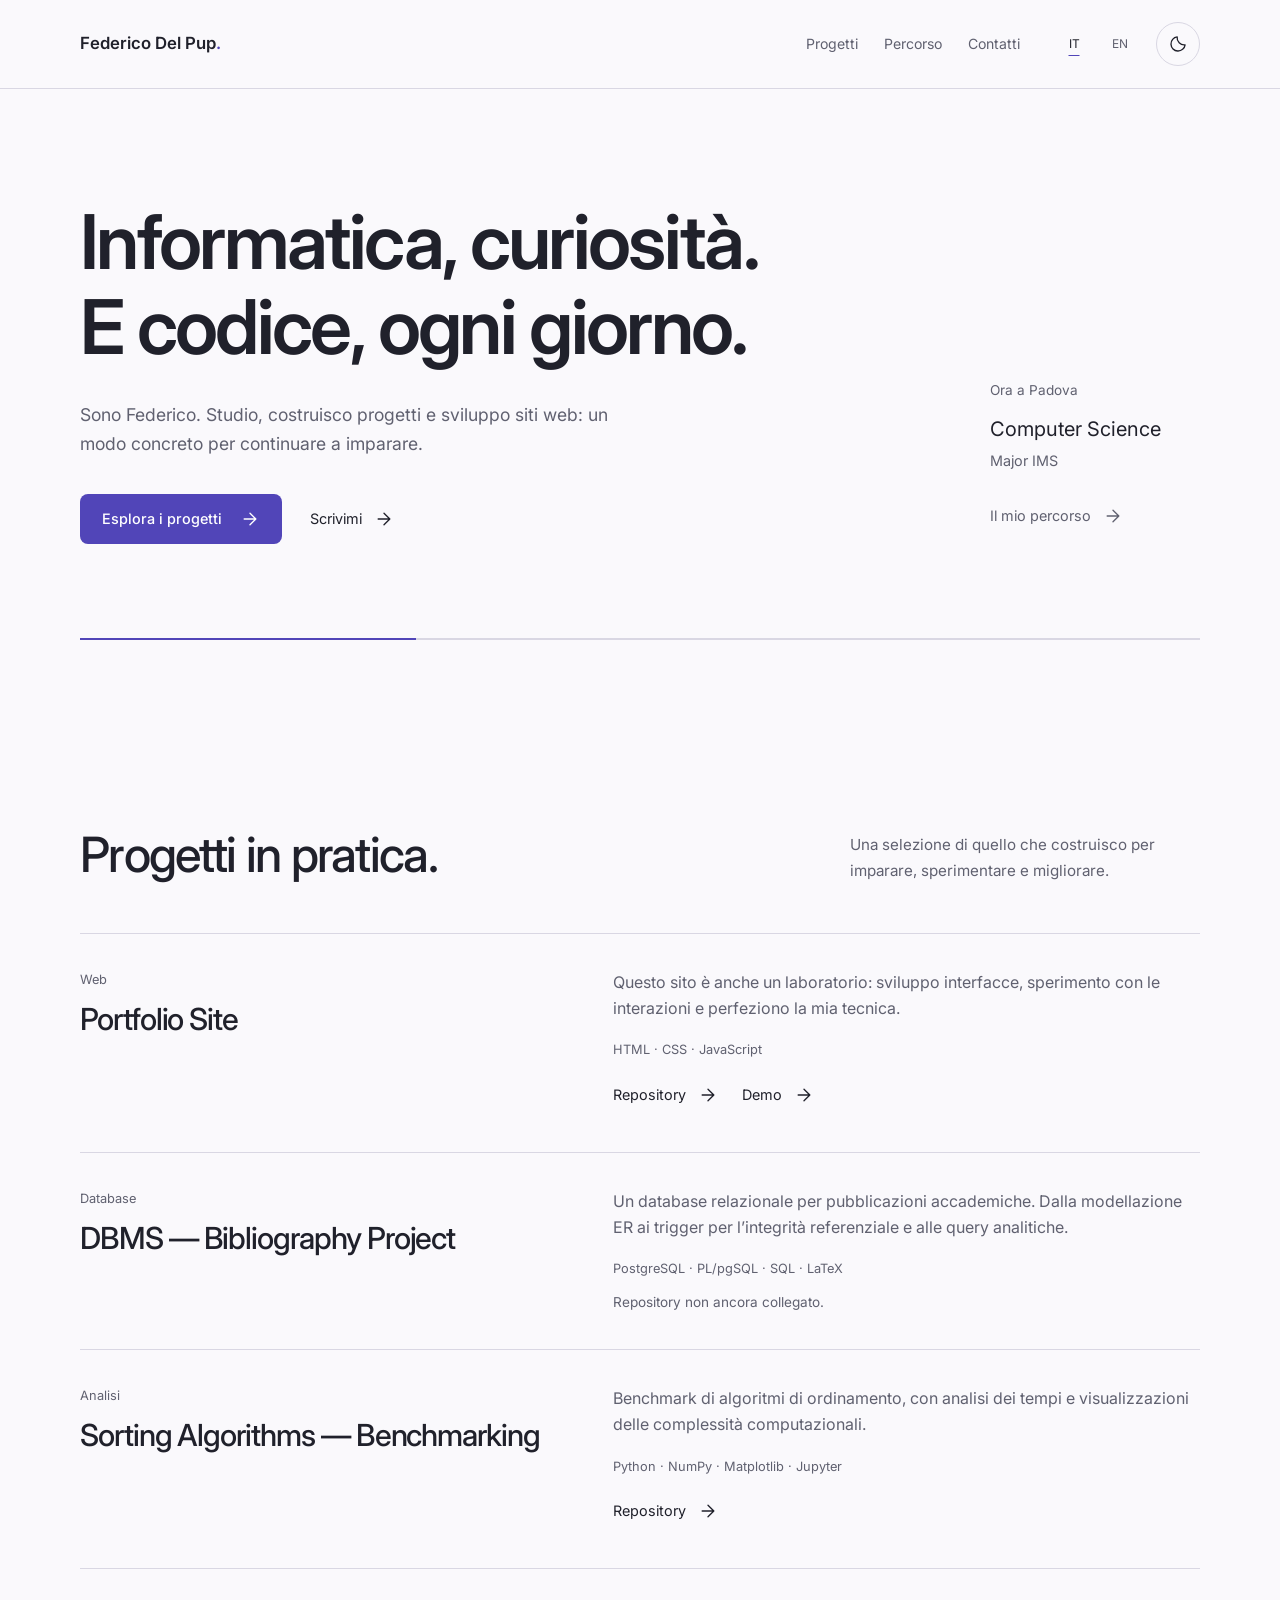
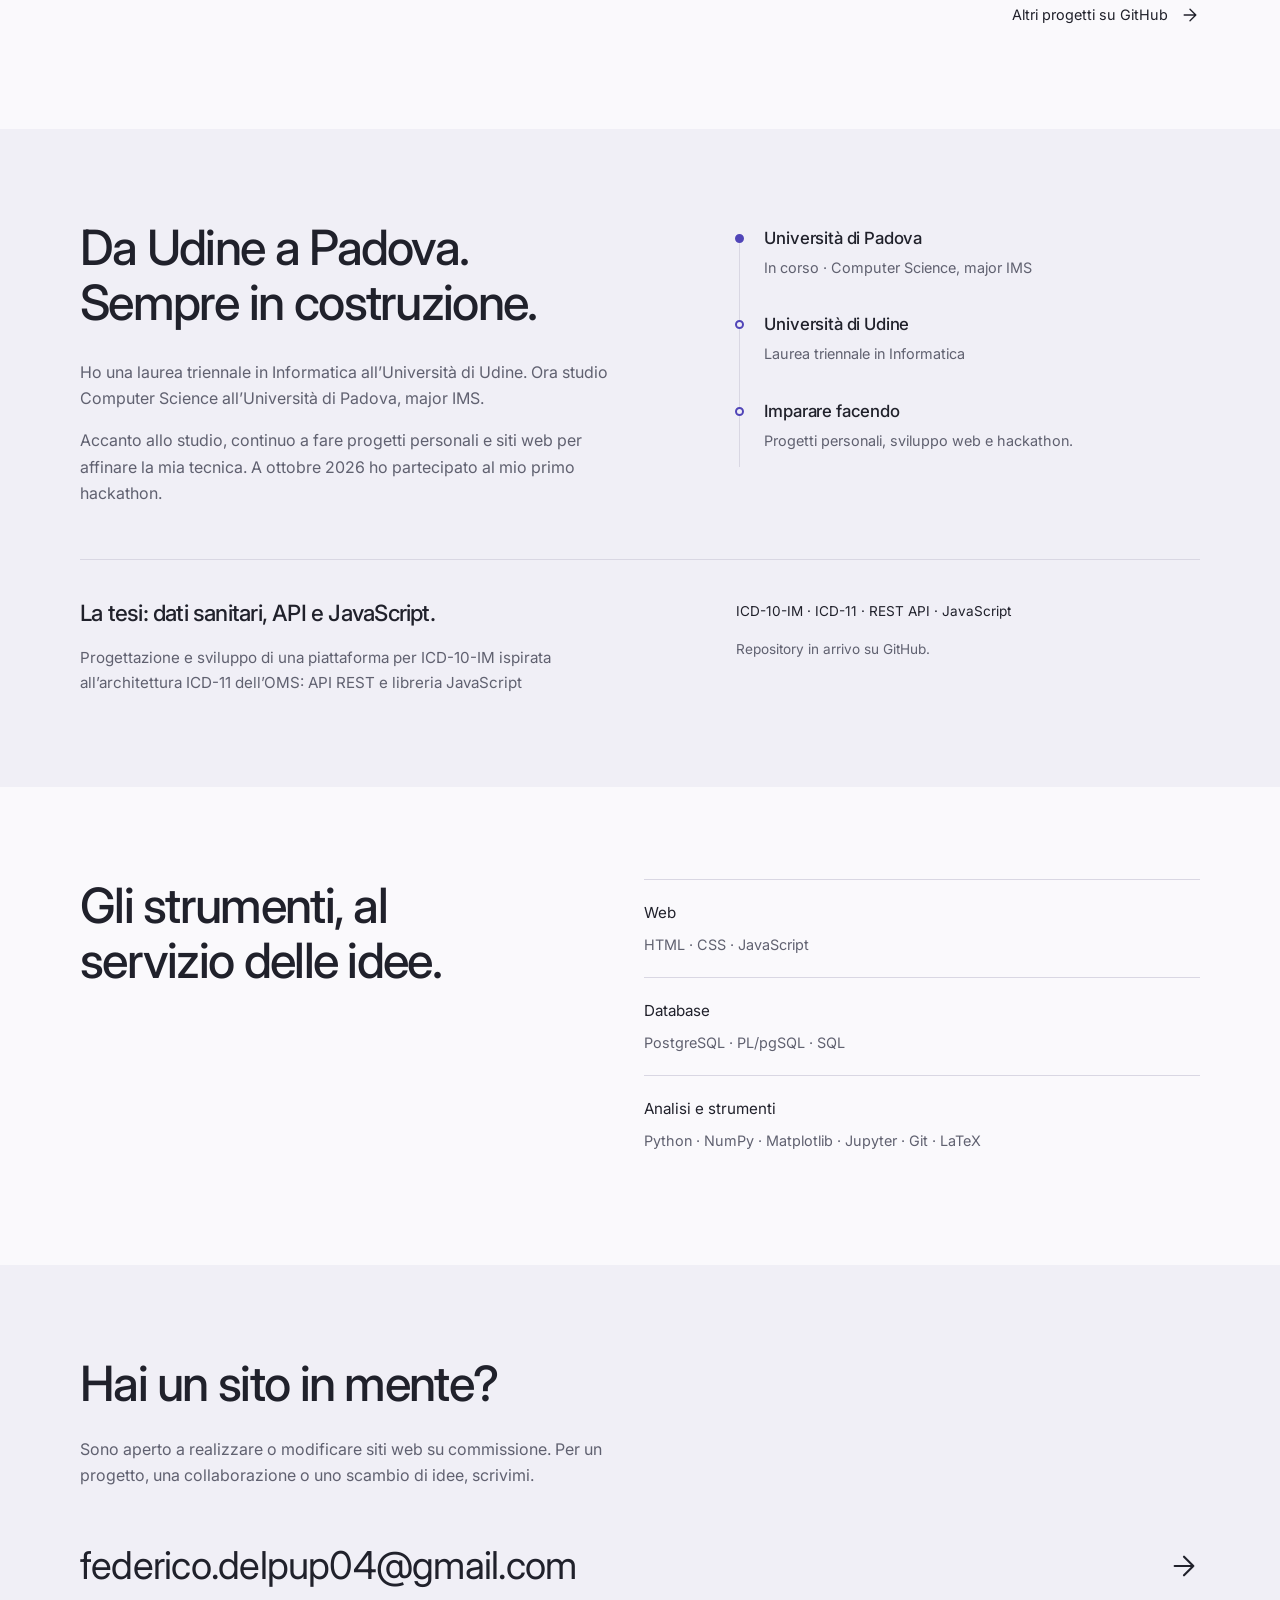
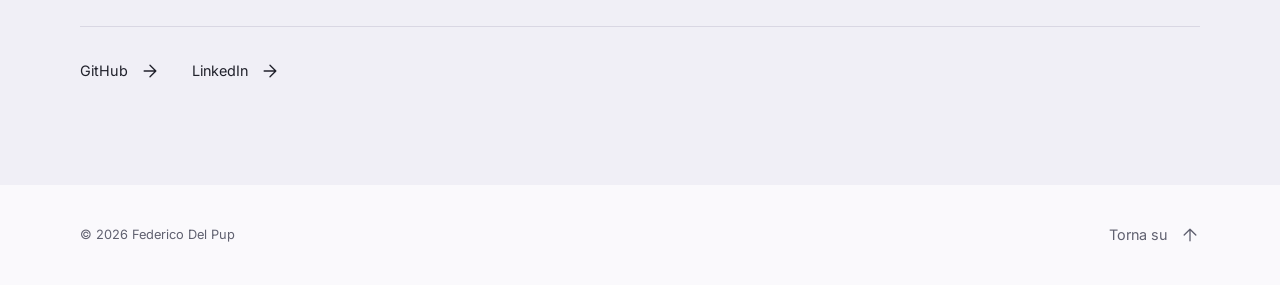
==== index.html @ 1d5277fb "fix: encode social preview as PNG" ====
<!doctype html>
<html lang="it">
<head>
<meta charset="utf-8" />
<meta name="viewport" content="width=device-width, initial-scale=1" />
<meta name="color-scheme" content="dark light" />
<meta name="description"
    content="Federico Del Pup — laureato in Informatica a Udine, studente di Computer Science a Padova. Progetti personali e sviluppo web." />
<meta name="author" content="Federico Del Pup" />
<meta name="theme-color" content="#09090b" />
<title>Federico Del Pup — Portfolio</title>
<!-- Canonical -->
<link rel="canonical" href="https://fededp7.github.io/FedericoDelPup-portfolio/" />
<!-- Open Graph -->
<meta property="og:type" content="website" />
<meta property="og:title" content="Federico Del Pup — Portfolio" />
<meta property="og:description" content="Informatica, progetti personali e sviluppo web. Da Udine a Padova." />
<meta property="og:url" content="https://fededp7.github.io/FedericoDelPup-portfolio/" />
<meta property="og:image" content="https://fededp7.github.io/FedericoDelPup-portfolio/assets/img/og-image.png" />
<meta property="og:image:type" content="image/png" />
  <meta property="og:image:alt" content="Federico Del Pup — Informatica, curiosità. E codice, ogni giorno." />
  <meta property="og:image:width" content="1199" />
<meta property="og:image:height" content="630" />
<meta property="og:locale" content="it_IT" />
<!-- Twitter -->
<meta name="twitter:card" content="summary_large_image" />
<meta name="twitter:title" content="Federico Del Pup — Portfolio" />
<meta name="twitter:description" content="Informatica, progetti personali e sviluppo web. Da Udine a Padova." />
<meta name="twitter:image" content="https://fededp7.github.io/FedericoDelPup-portfolio/assets/img/og-image.png" />
<!-- Favicon -->
<link rel="icon" href="assets/img/favicon.svg" type="image/svg+xml" />
<link rel="apple-touch-icon" href="assets/img/favicon.svg" />
<link rel="preconnect" href="https://fonts.googleapis.com" />
<link rel="preconnect" href="https://fonts.gstatic.com" crossorigin />
<link rel="stylesheet"
    href="https://fonts.googleapis.com/css2?family=Inter:wght@400;500;600;700;800&family=JetBrains+Mono:wght@400;500&display=swap" />
<link rel="stylesheet" href="assets/css/styles.css" />
</head>
<body>
<a class="skip-link" href="#main">
<span data-en="Skip to content">Salta al contenuto</span>
</a>
<header class="nav" id="nav">
<div class="container nav__inner">
<a class="wordmark" href="#home">Federico Del Pup<span aria-hidden="true">.</span>
</a>
<nav id="navMenu" class="nav__menu" aria-label="Navigazione principale" data-en-aria="Main navigation">
<ul>
<li>
<a href="#projects">
<span data-en="Projects">Progetti</span>
</a>
</li>
<li>
<a href="#about">
<span data-en="About">Percorso</span>
</a>
</li>
<li>
<a href="#contact">
<span data-en="Contact">Contatti</span>
</a>
</li>
</ul>
</nav>
<div class="nav__actions">
<div class="languages" role="group" aria-label="Lingua" data-en-aria="Language">
<button type="button" data-lang="it" aria-pressed="true" lang="it">IT</button>
<button type="button" data-lang="en" aria-pressed="false" lang="en">EN</button>
</div>
<button id="themeToggle" class="icon-btn" type="button" aria-label="Cambia tema" data-en-aria="Toggle theme">
<svg viewBox="0 0 24 24" aria-hidden="true">
<path d="M20.5 13A8.5 8.5 0 0 1 11 3.5 8.5 8.5 0 1 0 20.5 13Z"/>
</svg>
</button>
<button id="navToggle" class="icon-btn nav__toggle" type="button" aria-label="Apri menu" aria-controls="navMenu" aria-expanded="false">
<svg viewBox="0 0 24 24" aria-hidden="true">
<path d="M4 7h16M4 12h16M4 17h16"/>
</svg>
</button>
</div>
</div>
</header>
<main id="main" tabindex="-1">
<section class="hero container" id="home">
<div class="hero__intro">
<h1>
<span data-en="Computer science, curiosity.<br />And code, every day.">Informatica, curiosità.<br />E codice, ogni giorno.</span>
</h1>
<p class="hero__lead" data-en="I’m Federico. I study, build projects and develop websites: a hands-on way to keep learning.">Sono Federico. Studio, costruisco progetti e sviluppo siti web: un modo concreto per continuare a imparare.</p>
<div class="hero__cta">
<a class="btn btn--primary" href="#projects">
<span data-en="Explore my projects">Esplora i progetti</span>
<svg viewBox="0 0 24 24" aria-hidden="true">
<path d="M5 12h14M12 5l7 7-7 7"/>
</svg>
</a>
<a class="text-link" href="#contact">
<span data-en="Get in touch">Scrivimi</span>
<svg viewBox="0 0 24 24" aria-hidden="true">
<path d="M5 12h14M12 5l7 7-7 7"/>
</svg>
</a>
</div>
</div>
<div class="hero__aside">
<p>
<span data-en="Currently in Padua">Ora a Padova</span>
</p>
<p class="hero__course">Computer Science<br />
<span>Major IMS</span>
</p>
<a class="text-link" href="#about">
<span data-en="My journey">Il mio percorso</span>
<svg viewBox="0 0 24 24" aria-hidden="true">
<path d="M5 12h14M12 5l7 7-7 7"/>
</svg>
</a>
</div>
<div class="hero__line" aria-hidden="true">
</div>
</section>
<section class="section container" id="projects">
<header class="section__head">
<h2>
<span data-en="Ideas into practice.">Progetti in pratica.</span>
</h2>
<p data-en="A selection of what I build to learn, experiment and improve.">Una selezione di quello che costruisco per imparare, sperimentare e migliorare.</p>
</header>
<div class="projects">
<article class="project">
<div class="project__identity">
<p class="project__category">Web</p>
<h3>Portfolio Site</h3>
</div>
<div class="project__body">
<p class="project__desc" data-en="This site is also a workshop: I build interfaces, experiment with interactions and refine my technique.">Questo sito è anche un laboratorio: sviluppo interfacce, sperimento con le interazioni e perfeziono la mia tecnica.</p>
<p class="project__stack">HTML · CSS · JavaScript</p>
<div class="project__links">
<a class="text-link" href="https://github.com/FedeDP7/FedericoDelPup-portfolio" target="_blank" rel="noopener noreferrer">Repository<svg viewBox="0 0 24 24" aria-hidden="true">
<path d="M5 12h14M12 5l7 7-7 7"/>
</svg>
</a>
<a class="text-link" href="https://fededp7.github.io/FedericoDelPup-portfolio/" target="_blank" rel="noopener noreferrer">Demo<svg viewBox="0 0 24 24" aria-hidden="true">
<path d="M5 12h14M12 5l7 7-7 7"/>
</svg>
</a>
</div>
</div>
</article>
<article class="project">
<div class="project__identity">
<p class="project__category">Database</p>
<h3>DBMS — Bibliography Project</h3>
</div>
<div class="project__body">
<p class="project__desc" data-en="A relational database for academic publications. From ER modelling to referential integrity triggers and analytical queries.">Un database relazionale per pubblicazioni accademiche. Dalla modellazione ER ai trigger per l’integrità referenziale e alle query analitiche.</p>
<p class="project__stack">PostgreSQL · PL/pgSQL · SQL · LaTeX</p>
<div class="project__links">
<p class="project__note" data-en="Repository link not yet available.">Repository non ancora collegato.</p>
</div>
</div>
</article>
<article class="project">
<div class="project__identity">
<p class="project__category">
<span data-en="Analysis">Analisi</span>
</p>
<h3>Sorting Algorithms — Benchmarking</h3>
</div>
<div class="project__body">
<p class="project__desc" data-en="Sorting algorithm benchmarks, with runtime analysis and visualisations of computational complexity.">Benchmark di algoritmi di ordinamento, con analisi dei tempi e visualizzazioni delle complessità computazionali.</p>
<p class="project__stack">Python · NumPy · Matplotlib · Jupyter</p>
<div class="project__links">
<a class="text-link" href="https://github.com/stetone19/sorting-algorithms-benchmarking" target="_blank" rel="noopener noreferrer">Repository<svg viewBox="0 0 24 24" aria-hidden="true">
<path d="M5 12h14M12 5l7 7-7 7"/>
</svg>
</a>
</div>
</div>
</article>
</div>
<div class="section__end">
<a class="text-link" href="https://github.com/FedeDP7" target="_blank" rel="noopener noreferrer">
<span data-en="More projects on GitHub">Altri progetti su GitHub</span>
<svg viewBox="0 0 24 24" aria-hidden="true">
<path d="M5 12h14M12 5l7 7-7 7"/>
</svg>
</a>
</div>
</section>
<section class="section section--alt" id="about">
<div class="container about">
<div class="about__intro">
<h2>
<span data-en="From Udine to Padua.<br />Always building.">Da Udine a Padova.<br />Sempre in costruzione.</span>
</h2>
<p data-en="I hold a bachelor’s degree in Computer Science from the University of Udine. I’m now studying Computer Science at the University of Padua, major IMS.">Ho una laurea triennale in Informatica all’Università di Udine. Ora studio Computer Science all’Università di Padova, major IMS.</p>
<p data-en="Alongside my studies, I keep building personal projects and websites to refine my skills. In October 2026, I took part in my first hackathon.">Accanto allo studio, continuo a fare progetti personali e siti web per affinare la mia tecnica. A ottobre 2026 ho partecipato al mio primo hackathon.</p>
</div>
<ol class="journey">
<li>
<span class="journey__point" aria-hidden="true">
</span>
<h3>Università di Padova</h3>
<p data-en="In progress · Computer Science, major IMS">In corso · Computer Science, major IMS</p>
</li>
<li>
<span class="journey__point" aria-hidden="true">
</span>
<h3>Università di Udine</h3>
<p data-en="Bachelor’s degree in Computer Science">Laurea triennale in Informatica</p>
</li>
<li>
<span class="journey__point" aria-hidden="true">
</span>
<h3>
<span data-en="Learning by building">Imparare facendo</span>
</h3>
<p data-en="Personal projects, web development and hackathons.">Progetti personali, sviluppo web e hackathon.</p>
</li>
</ol>
</div>
<div class="container thesis">
<div>
<h3>
<span data-en="My thesis: health data, APIs and JavaScript.">La tesi: dati sanitari, API e JavaScript.</span>
</h3>
<p class="thesis__title">
<span data-en="Design and development of an ICD-10-IM platform inspired by the WHO ICD-11 architecture: REST API and JavaScript library">Progettazione e sviluppo di una piattaforma per ICD-10-IM ispirata all’architettura ICD-11 dell’OMS: API REST e libreria JavaScript</span>
</p>
</div>
<div class="thesis__detail">
<p>ICD-10-IM · ICD-11 · REST API · JavaScript</p>
<p class="muted" data-en="Repository coming soon to GitHub.">Repository in arrivo su GitHub.</p>
</div>
</div>
</section>
<section class="section container tools" id="skills">
<h2>
<span data-en="Tools that serve the idea.">Gli strumenti, al servizio delle idee.</span>
</h2>
<dl>
<div>
<dt>Web</dt>
<dd>HTML · CSS · JavaScript</dd>
</div>
<div>
<dt>Database</dt>
<dd>PostgreSQL · PL/pgSQL · SQL</dd>
</div>
<div>
<dt>
<span data-en="Analysis &amp; tooling">Analisi e strumenti</span>
</dt>
<dd>Python · NumPy · Matplotlib · Jupyter · Git · LaTeX</dd>
</div>
</dl>
</section>
<section class="section section--alt" id="contact">
<div class="container contact">
<div>
<h2>
<span data-en="Have a website in mind?">Hai un sito in mente?</span>
</h2>
<p data-en="I’m open to commissions to build or update websites. Get in touch about a project, a collaboration or simply to exchange ideas.">Sono aperto a realizzare o modificare siti web su commissione. Per un progetto, una collaborazione o uno scambio di idee, scrivimi.</p>
</div>
<a class="contact__email" href="mailto:federico.delpup04@gmail.com">federico.delpup04@gmail.com<svg viewBox="0 0 24 24" aria-hidden="true">
<path d="M5 12h14M12 5l7 7-7 7"/>
</svg>
</a>
<div class="contact__social">
<a class="text-link" href="https://github.com/FedeDP7" target="_blank" rel="noopener noreferrer">GitHub<svg viewBox="0 0 24 24" aria-hidden="true">
<path d="M5 12h14M12 5l7 7-7 7"/>
</svg>
</a>
<a class="text-link" href="https://linkedin.com/in/federico-del-pup" target="_blank" rel="noopener noreferrer">LinkedIn<svg viewBox="0 0 24 24" aria-hidden="true">
<path d="M5 12h14M12 5l7 7-7 7"/>
</svg>
</a>
</div>
</div>
</section>
</main>
<footer class="footer container">
<p>© <span id="year">2026</span> Federico Del Pup</p>
<a class="text-link" href="#home">
<span data-en="Back to top">Torna su</span>
<svg viewBox="0 0 24 24" aria-hidden="true">
<path d="M5 12h14M12 5l7 7-7 7"/>
</svg>
</a>
</footer>
<script src="assets/js/script.js" defer>
</script>
</body>
</html>
---- assets/css/styles.css ----
/* Federico Del Pup — shared tokens, layout and interaction states. */
:root {
  color-scheme:dark;
  --bg:#0d0e12;
  --surface:#14151c;
  --text:#eeeef3;
  --muted:#a7a8b7;
  --accent:#aba5ff;
  --button:#5145b8;
  --border:#30313c;
  --font:Inter,system-ui,sans-serif;
  --ease:cubic-bezier(.16,1,.3,1)
}
[data-theme=light] {
  color-scheme:light;
  --bg:#faf9fc;
  --surface:#f0eff6;
  --text:#20212b;
  --muted:#606170;
  --accent:#5145b8;
  --border:#d9d7e3
}
* {
  box-sizing:border-box
}
html {
  scroll-behavior:smooth;
  scroll-padding-top:100px;
  scrollbar-color:var(--muted) var(--bg)
}
body {
  margin:0;
  background:var(--bg);
  color:var(--text);
  font-family:var(--font);
  line-height:1.65;
  -webkit-font-smoothing:antialiased
}
h1,h2,h3,p,ul,ol {
  margin:0
}
h1,h2,h3 {
  line-height:1.13;
  letter-spacing:-.035em;
  text-wrap:balance
}
h1 {
  font-size:clamp(2.65rem,5.9vw,5.3rem);
  font-weight:600
}
h2 {
  font-size:clamp(2rem,3.8vw,3.35rem);
  font-weight:500
}
h3 {
  font-size:1.35rem;
  font-weight:500
}
a {
  color:inherit;
  text-underline-offset:5px
}
button {
  font:inherit;
  color:inherit;
  cursor:pointer
}
svg {
  width:20px;
  height:20px;
  fill:none;
  stroke:currentColor;
  stroke-width:1.6;
  stroke-linecap:round;
  stroke-linejoin:round;
  flex-shrink:0
}
::selection {
  background:var(--accent);
  color:var(--bg)
}
:focus-visible {
  outline:2px solid var(--accent);
  outline-offset:5px
}
p {
  max-width:68ch
}
.container {
  width:min(1120px,calc(100% - 80px));
  margin-inline:auto
}
.muted {
  color:var(--muted)
}
.skip-link {
  position:fixed;
  top:12px;
  left:12px;
  padding:12px;
  background:var(--text);
  color:var(--bg);
  z-index:10;
  transform:translateY(-150%)
}
.skip-link:focus {
  transform:none
}
.nav {
  position:sticky;
  top:0;
  z-index:5;
  background:var(--bg);
  border-bottom:1px solid var(--border)
}
.nav__inner {
  min-height:88px;
  display:flex;
  align-items:center;
  gap:32px
}
.wordmark {
  font-size:1.05rem;
  font-weight:600;
  text-decoration:none;
  white-space:nowrap
}
.wordmark span {
  color:var(--accent)
}
.nav__menu {
  margin-left:auto
}
.nav__menu ul {
  list-style:none;
  display:flex;
  gap:26px;
  padding:0
}
.nav__menu a {
  display:inline-flex;
  align-items:center;
  min-height:44px;
  text-decoration:none;
  font-size:.88rem;
  color:var(--muted)
}
.nav__menu a:hover,.nav__menu a.is-active {
  color:var(--text)
}
.nav__actions {
  display:flex;
  align-items:center;
  gap:14px
}
.languages {
  display:flex;
  gap:2px
}
.languages button {
  border:0;
  background:none;
  min-width:44px;
  min-height:44px;
  font-size:.75rem;
  color:var(--muted)
}
.languages button[aria-pressed=true] {
  color:var(--text);
  text-decoration:underline;
  text-decoration-color:var(--accent);
  text-underline-offset:7px
}
.icon-btn {
  width:44px;
  height:44px;
  border:1px solid var(--border);
  border-radius:50%;
  display:grid;
  place-items:center;
  background:transparent
}
.icon-btn:hover {
  background:var(--surface)
}
.nav__toggle {
  display:none
}
html:not(.js) .languages,html:not(.js) #themeToggle {
  display:none
}
.hero {
  position:relative;
  padding-block:110px 96px;
  display:grid;
  grid-template-columns:minmax(0,1fr) 210px;
  gap:64px;
  align-items:end
}
.hero h1 span {
  white-space:pre-line
}
.hero__lead {
  max-width:560px;
  color:var(--muted);
  font-size:1.1rem;
  margin-top:30px
}
.hero__cta {
  display:flex;
  align-items:center;
  flex-wrap:wrap;
  gap:28px;
  margin-top:36px
}
.btn {
  display:inline-flex;
  align-items:center;
  justify-content:center;
  gap:18px;
  min-height:50px;
  padding:12px 22px;
  text-decoration:none;
  border-radius:8px;
  font-size:.9rem;
  font-weight:500
}
.btn--primary {
  background:var(--button);
  color:#fff
}
.btn:hover svg,.text-link:hover svg {
  transform:translateX(4px)
}
.text-link {
  display:inline-flex;
  align-items:center;
  gap:12px;
  min-height:44px;
  text-decoration:none;
  font-size:.9rem
}
.text-link:hover {
  text-decoration:underline
}
.text-link svg,.btn svg {
  transition:transform .3s var(--ease)
}
.hero__aside {
  padding-bottom:6px;
  color:var(--muted);
  font-size:.85rem
}
.hero__course {
  color:var(--text);
  font-size:1.25rem;
  line-height:1.5;
  margin-block:12px 20px
}
.hero__course span {
  color:var(--muted);
  font-size:.9rem
}
.hero__line {
  grid-column:1/-1;
  height:2px;
  position:relative;
  background:var(--border);
  margin-top:30px;
  overflow:hidden
}
.hero__line::after {
  content:"";
  position:absolute;
  inset:0 auto 0 0;
  width:30%;
  background:var(--accent);
  animation:draw-line 1.8s var(--ease) both
}
@keyframes draw-line {
  from {
    width:0
  }
  to {
    width:30%
  }

}
.section {
  padding-block:92px
}
.section--alt {
  background:var(--surface)
}
.section__head {
  display:flex;
  gap:48px;
  justify-content:space-between;
  align-items:end;
  margin-bottom:50px
}
.section__head p {
  color:var(--muted);
  max-width:350px;
  font-size:.95rem
}
.project {
  display:grid;
  grid-template-columns:1fr 1.25fr;
  gap:64px;
  padding-block:35px;
  border-top:1px solid var(--border)
}
.project:last-child {
  border-bottom:1px solid var(--border)
}
.project__category {
  font-size:.8rem;
  color:var(--muted);
  margin-bottom:12px
}
.project h3 {
  font-size:clamp(1.3rem,2.5vw,1.9rem)
}
.project__desc {
  color:var(--muted)
}
.project__stack {
  font-size:.8rem;
  color:var(--muted);
  margin-top:18px
}
.project__links {
  display:flex;
  flex-wrap:wrap;
  align-items:center;
  gap:24px;
  margin-top:12px
}
.project__note {
  font-size:.85rem;
  color:var(--muted)
}
.section__end {
  display:flex;
  justify-content:end;
  margin-top:24px
}
.about {
  display:grid;
  grid-template-columns:1.2fr 1fr;
  gap:100px
}
.about__intro h2 {
  margin-bottom:28px
}
.about__intro p {
  color:var(--muted);
  margin-top:16px
}
.journey {
  list-style:none;
  padding:8px 0 0 28px;
  position:relative
}
.journey::before {
  content:"";
  position:absolute;
  left:3px;
  top:18px;
  bottom:40px;
  width:1px;
  background:var(--border)
}
.journey li {
  position:relative;
  padding-bottom:36px
}
.journey h3 {
  font-size:1.05rem;
  letter-spacing:-.01em
}
.journey p {
  font-size:.9rem;
  color:var(--muted);
  margin-top:8px
}
.journey__point {
  position:absolute;
  left:-29px;
  top:5px;
  width:9px;
  height:9px;
  background:var(--surface);
  border:2px solid var(--accent);
  border-radius:50%
}
.journey li:first-child .journey__point {
  background:var(--accent)
}
.thesis {
  border-top:1px solid var(--border);
  padding-top:40px;
  margin-top:52px;
  display:grid;
  grid-template-columns:1.2fr 1fr;
  gap:100px
}
.thesis h3 {
  font-size:1.4rem
}
.thesis__title {
  margin-top:20px;
  color:var(--muted);
  font-size:.95rem
}
.thesis__detail {
  font-size:.85rem
}
.thesis__detail p+p {
  margin-top:16px
}
.tools {
  display:grid;
  grid-template-columns:1fr 1.2fr;
  gap:100px
}
.tools h2 {
  max-width:400px
}
.tools dl {
  margin:0
}
.tools dl>div {
  border-top:1px solid var(--border);
  padding-block:20px
}
.tools dt {
  font-size:.95rem
}
.tools dd {
  margin:8px 0 0;
  color:var(--muted);
  font-size:.9rem
}
.contact h2 {
  margin-bottom:24px
}
.contact p {
  color:var(--muted);
  max-width:590px
}
.contact__email {
  display:flex;
  align-items:center;
  justify-content:space-between;
  gap:16px;
  overflow-wrap:anywhere;
  font-size:clamp(1.05rem,3.2vw,2.4rem);
  text-decoration:none;
  border-bottom:1px solid var(--border);
  padding-block:28px;
  margin-top:18px;
  letter-spacing:-.02em
}
.contact__email svg {
  width:32px;
  height:32px;
  transition:transform .3s var(--ease)
}
.contact__email:hover svg {
  transform:rotate(-45deg)
}
.contact__social {
  display:flex;
  gap:32px;
  margin-top:22px
}
.footer {
  padding-block:28px;
  display:flex;
  justify-content:space-between;
  align-items:center;
  gap:20px;
  color:var(--muted);
  font-size:.8rem
}
.footer svg {
  transform:rotate(-90deg)
}
.footer .text-link:hover svg {
  transform:rotate(-90deg) translateX(3px)
}
/* Error page uses the same shared system. */
.nf {
  min-height:100svh;
  display:grid;
  place-items:center;
  text-align:center;
  padding:32px
}
.nf__inner {
  max-width:650px
}
.nf__code {
  font-size:clamp(6rem,20vw,10rem);
  color:var(--accent);
  line-height:1
}
.nf h1 {
  font-size:2rem;
  margin-top:24px
}
.nf__sub {
  color:var(--muted);
  margin:24px auto
}
.nf .languages {
  justify-content:center;
  margin-top:24px
}
@media(max-width:900px) {
  .container {
    width:calc(100% - 48px)
  }
  .hero {
    gap:36px;
    grid-template-columns:minmax(0,1fr) 180px
  }
  .nav__inner {
    gap:18px
  }
  .nav__menu ul {
    gap:16px
  }
  .about,.thesis,.tools {
    gap:44px
  }
  .project {
    gap:40px
  }

}
@media(max-width:700px) {
  html {
    scroll-padding-top:95px
  }
  .container {
    width:calc(100% - 40px)
  }
  .nav__inner {
    min-height:76px;
    gap:8px;
    flex-wrap:wrap;
    padding-block:12px
  }
  .wordmark {
    font-size:.85rem;
    flex:1
  }
  .nav__actions {
    gap:4px
  }
  .icon-btn {
    width:44px;
    height:44px
  }
  .js .nav__toggle {
    display:grid
  }
  .nav__menu {
    display:block;
    order:3;
    flex-basis:100%;
    margin:0
  }
  .js .nav__menu:not(.is-open) {
    display:none
  }
  .nav__menu.is-open {
    display:block
  }
  .nav__menu ul {
    flex-direction:column;
    gap:0;
    padding-top:12px
  }
  .nav__menu a {
    width:100%
  }
  .hero {
    padding-block:60px;
    grid-template-columns:1fr;
    gap:36px
  }
  .hero__aside {
    border-top:1px solid var(--border);
    padding-top:24px;
    display:grid;
    grid-template-columns:1fr 1fr;
    gap:8px 16px;
    align-items:start
  }
  .hero__course {
    margin:0;
    grid-row:span 2;
    font-size:1rem
  }
  .hero__aside .text-link {
    font-size:.8rem
  }
  .hero__line {
    margin-top:0
  }
  .section {
    padding-block:64px
  }
  .section__head {
    display:block;
    margin-bottom:34px
  }
  .section__head p {
    margin-top:20px;
    max-width:100%
  }
  .project {
    grid-template-columns:1fr;
    gap:18px;
    padding-block:28px
  }
  .project__category {
    margin-bottom:8px
  }
  .about,.thesis,.tools {
    grid-template-columns:1fr;
    gap:36px
  }
  .thesis {
    margin-top:24px
  }
  .journey {
    padding-top:0
  }
  .journey li:last-child {
    padding-bottom:0
  }
  .contact__email svg {
    width:24px
  }
  .footer {
    flex-wrap:wrap
  }
  .languages button {
    min-width:34px
  }

}
@media(prefers-reduced-motion:reduce) {
  html {
    scroll-behavior:auto
  }
  *,*::before,*::after {
    animation:none!important;
    transition:none!important
  }

}
@media(max-width:360px) {
  html {
    scroll-padding-top:145px
  }
  .wordmark {
    flex-basis:100%
  }

}
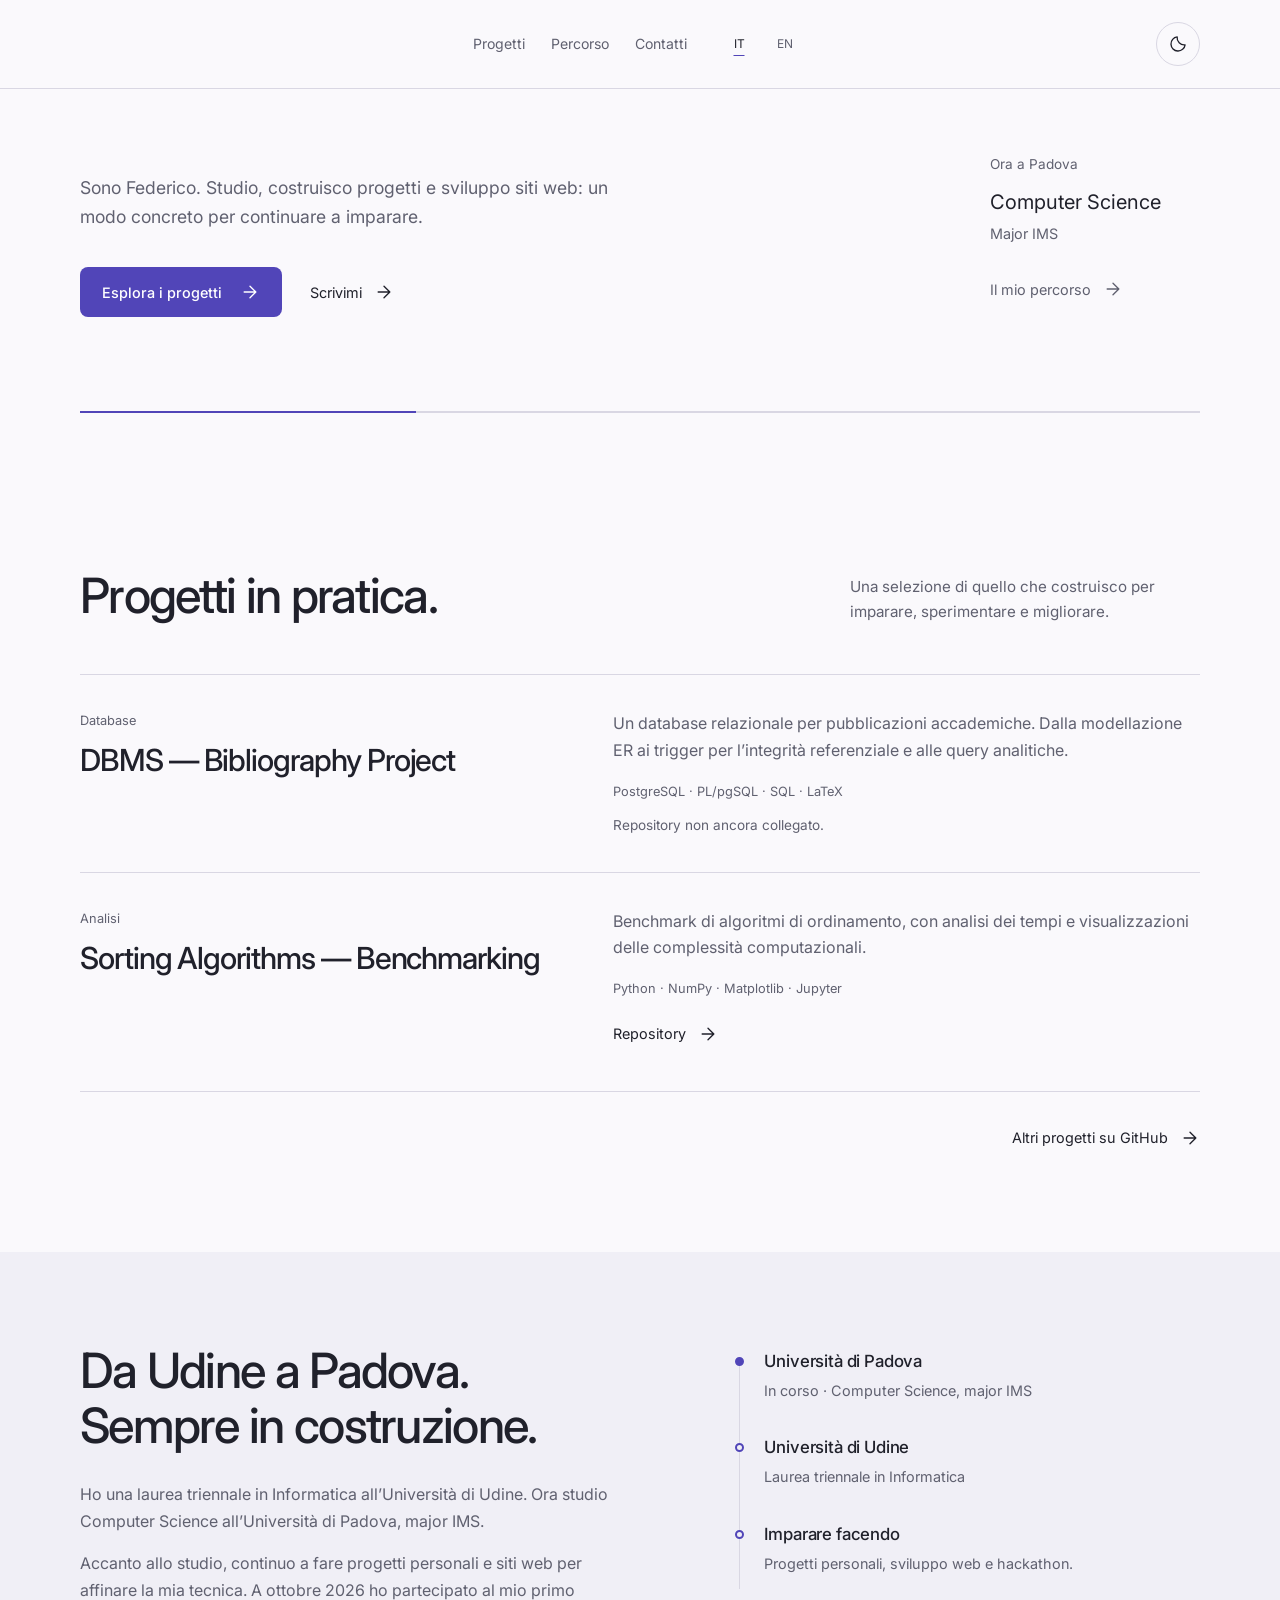
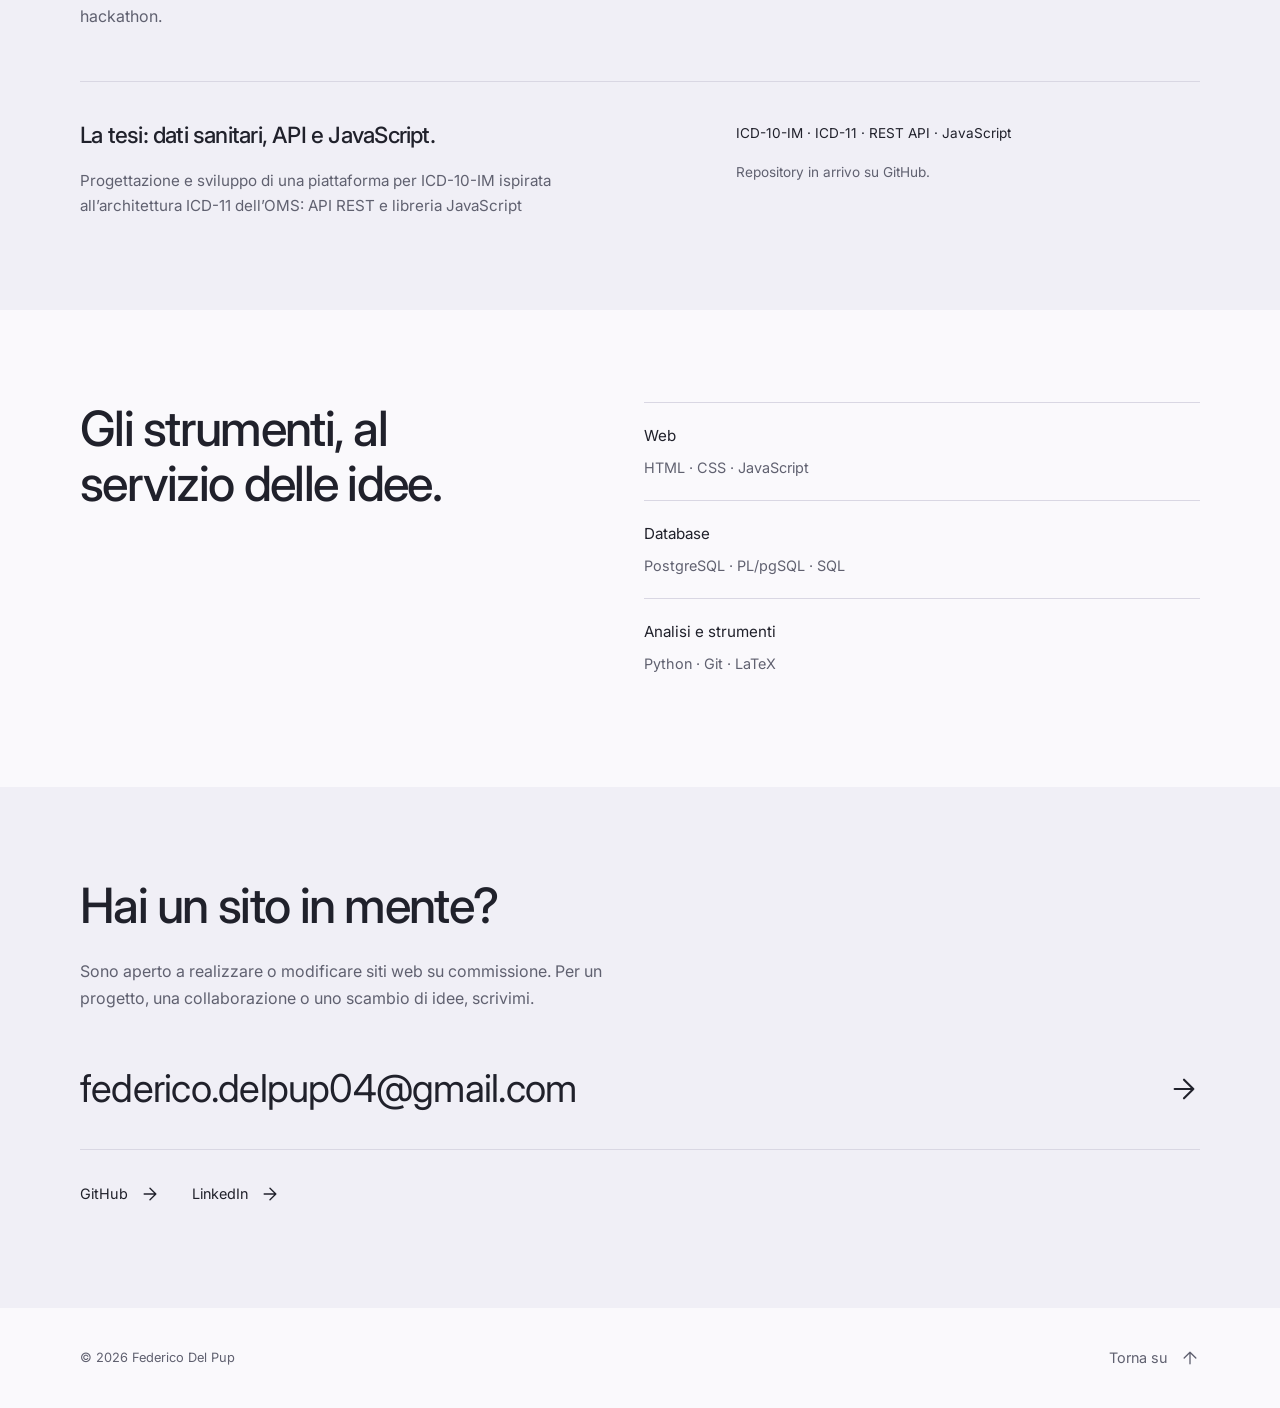
==== commit c94db5b1: "fix: simplify homepage and center navigation" ====
--- a/index.html
+++ b/index.html
@@ -42,8 +42,7 @@
 </a>
 <header class="nav" id="nav">
 <div class="container nav__inner">
-<a class="wordmark" href="#home">Federico Del Pup<span aria-hidden="true">.</span>
-</a>
+<div class="nav__center">
 <nav id="navMenu" class="nav__menu" aria-label="Navigazione principale" data-en-aria="Main navigation">
 <ul>
 <li>
@@ -63,11 +62,12 @@
 </li>
 </ul>
 </nav>
-<div class="nav__actions">
 <div class="languages" role="group" aria-label="Lingua" data-en-aria="Language">
 <button type="button" data-lang="it" aria-pressed="true" lang="it">IT</button>
 <button type="button" data-lang="en" aria-pressed="false" lang="en">EN</button>
 </div>
+</div>
+<div class="nav__actions">
 <button id="themeToggle" class="icon-btn" type="button" aria-label="Cambia tema" data-en-aria="Toggle theme">
 <svg viewBox="0 0 24 24" aria-hidden="true">
 <path d="M20.5 13A8.5 8.5 0 0 1 11 3.5 8.5 8.5 0 1 0 20.5 13Z"/>
@@ -84,9 +84,7 @@
 <main id="main" tabindex="-1">
 <section class="hero container" id="home">
 <div class="hero__intro">
-<h1>
-<span data-en="Computer science, curiosity.<br />And code, every day.">Informatica, curiosità.<br />E codice, ogni giorno.</span>
-</h1>
+<h1 class="sr-only">Federico Del Pup — Portfolio</h1>
 <p class="hero__lead" data-en="I’m Federico. I study, build projects and develop websites: a hands-on way to keep learning.">Sono Federico. Studio, costruisco progetti e sviluppo siti web: un modo concreto per continuare a imparare.</p>
 <div class="hero__cta">
 <a class="btn btn--primary" href="#projects">
@@ -128,26 +126,6 @@
 <p data-en="A selection of what I build to learn, experiment and improve.">Una selezione di quello che costruisco per imparare, sperimentare e migliorare.</p>
 </header>
 <div class="projects">
-<article class="project">
-<div class="project__identity">
-<p class="project__category">Web</p>
-<h3>Portfolio Site</h3>
-</div>
-<div class="project__body">
-<p class="project__desc" data-en="This site is also a workshop: I build interfaces, experiment with interactions and refine my technique.">Questo sito è anche un laboratorio: sviluppo interfacce, sperimento con le interazioni e perfeziono la mia tecnica.</p>
-<p class="project__stack">HTML · CSS · JavaScript</p>
-<div class="project__links">
-<a class="text-link" href="https://github.com/FedeDP7/FedericoDelPup-portfolio" target="_blank" rel="noopener noreferrer">Repository<svg viewBox="0 0 24 24" aria-hidden="true">
-<path d="M5 12h14M12 5l7 7-7 7"/>
-</svg>
-</a>
-<a class="text-link" href="https://fededp7.github.io/FedericoDelPup-portfolio/" target="_blank" rel="noopener noreferrer">Demo<svg viewBox="0 0 24 24" aria-hidden="true">
-<path d="M5 12h14M12 5l7 7-7 7"/>
-</svg>
-</a>
-</div>
-</div>
-</article>
 <article class="project">
 <div class="project__identity">
 <p class="project__category">Database</p>
@@ -253,7 +231,7 @@
 <dt>
 <span data-en="Analysis &amp; tooling">Analisi e strumenti</span>
 </dt>
-<dd>Python · NumPy · Matplotlib · Jupyter · Git · LaTeX</dd>
+<dd>Python · Git · LaTeX</dd>
 </div>
 </dl>
 </section>
--- a/assets/css/styles.css
+++ b/assets/css/styles.css
@@ -114,22 +114,20 @@
   border-bottom:1px solid var(--border)
 }
 .nav__inner {
+  position:relative;
+  justify-content:center;
   min-height:88px;
   display:flex;
   align-items:center;
   gap:32px
 }
-.wordmark {
-  font-size:1.05rem;
-  font-weight:600;
-  text-decoration:none;
-  white-space:nowrap
-}
-.wordmark span {
-  color:var(--accent)
+.nav__center {
+  display:flex;
+  align-items:center;
+  gap:30px
 }
 .nav__menu {
-  margin-left:auto
+  margin:0
 }
 .nav__menu ul {
   list-style:none;
@@ -149,6 +147,9 @@
   color:var(--text)
 }
 .nav__actions {
+  position:absolute;
+  right:0;
+  top:22px;
   display:flex;
   align-items:center;
   gap:14px
@@ -191,20 +192,17 @@
 }
 .hero {
   position:relative;
-  padding-block:110px 96px;
+  padding-block:64px;
   display:grid;
   grid-template-columns:minmax(0,1fr) 210px;
   gap:64px;
   align-items:end
 }
-.hero h1 span {
-  white-space:pre-line
-}
 .hero__lead {
   max-width:560px;
   color:var(--muted);
   font-size:1.1rem;
-  margin-top:30px
+  margin-top:0
 }
 .hero__cta {
   display:flex;
@@ -554,11 +552,7 @@
     flex-wrap:wrap;
     padding-block:12px
   }
-  .wordmark {
-    font-size:.85rem;
-    flex:1
-  }
-  .nav__actions {
+.nav__actions {
     gap:4px
   }
   .icon-btn {
@@ -669,8 +663,6 @@
   html {
     scroll-padding-top:145px
   }
-  .wordmark {
-    flex-basis:100%
-  }
+}
 
-}
+.sr-only { position:absolute; width:1px; height:1px; padding:0; margin:-1px; overflow:hidden; clip-path:inset(50%); white-space:nowrap; border:0; }
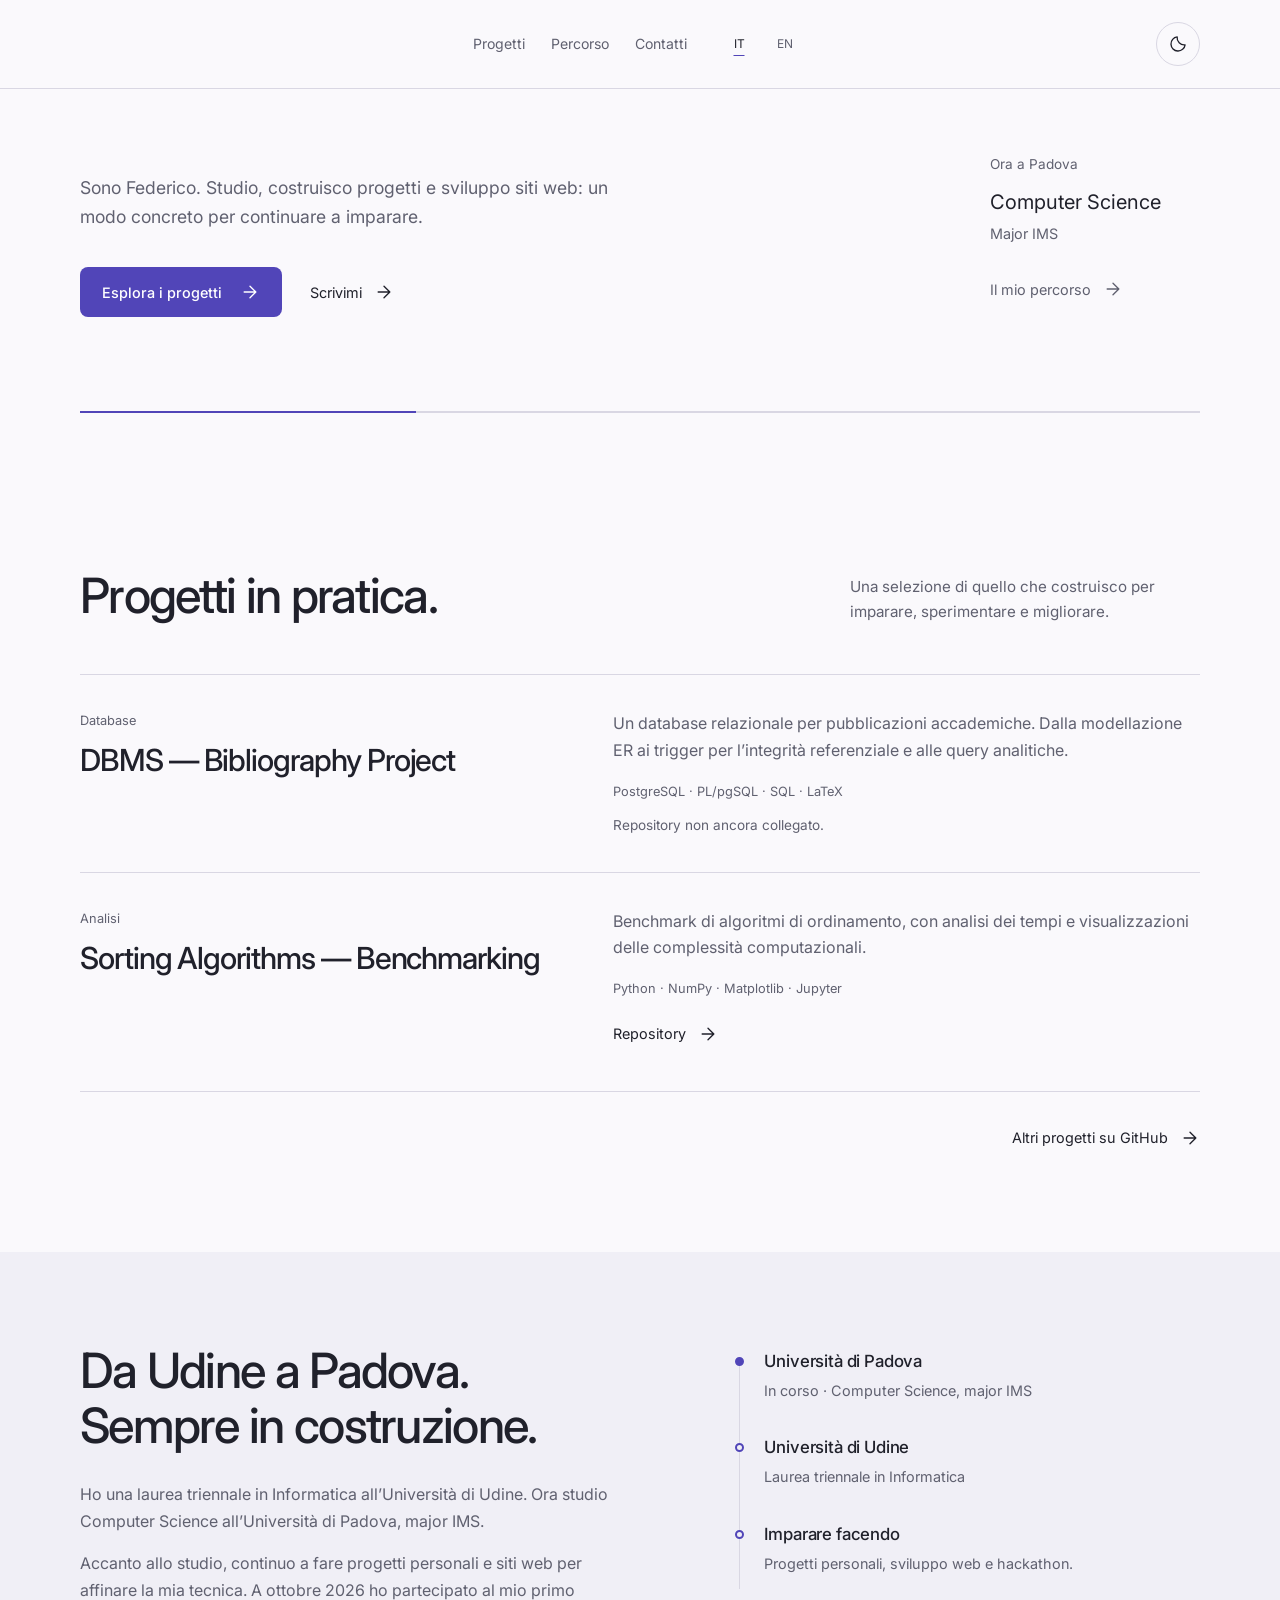
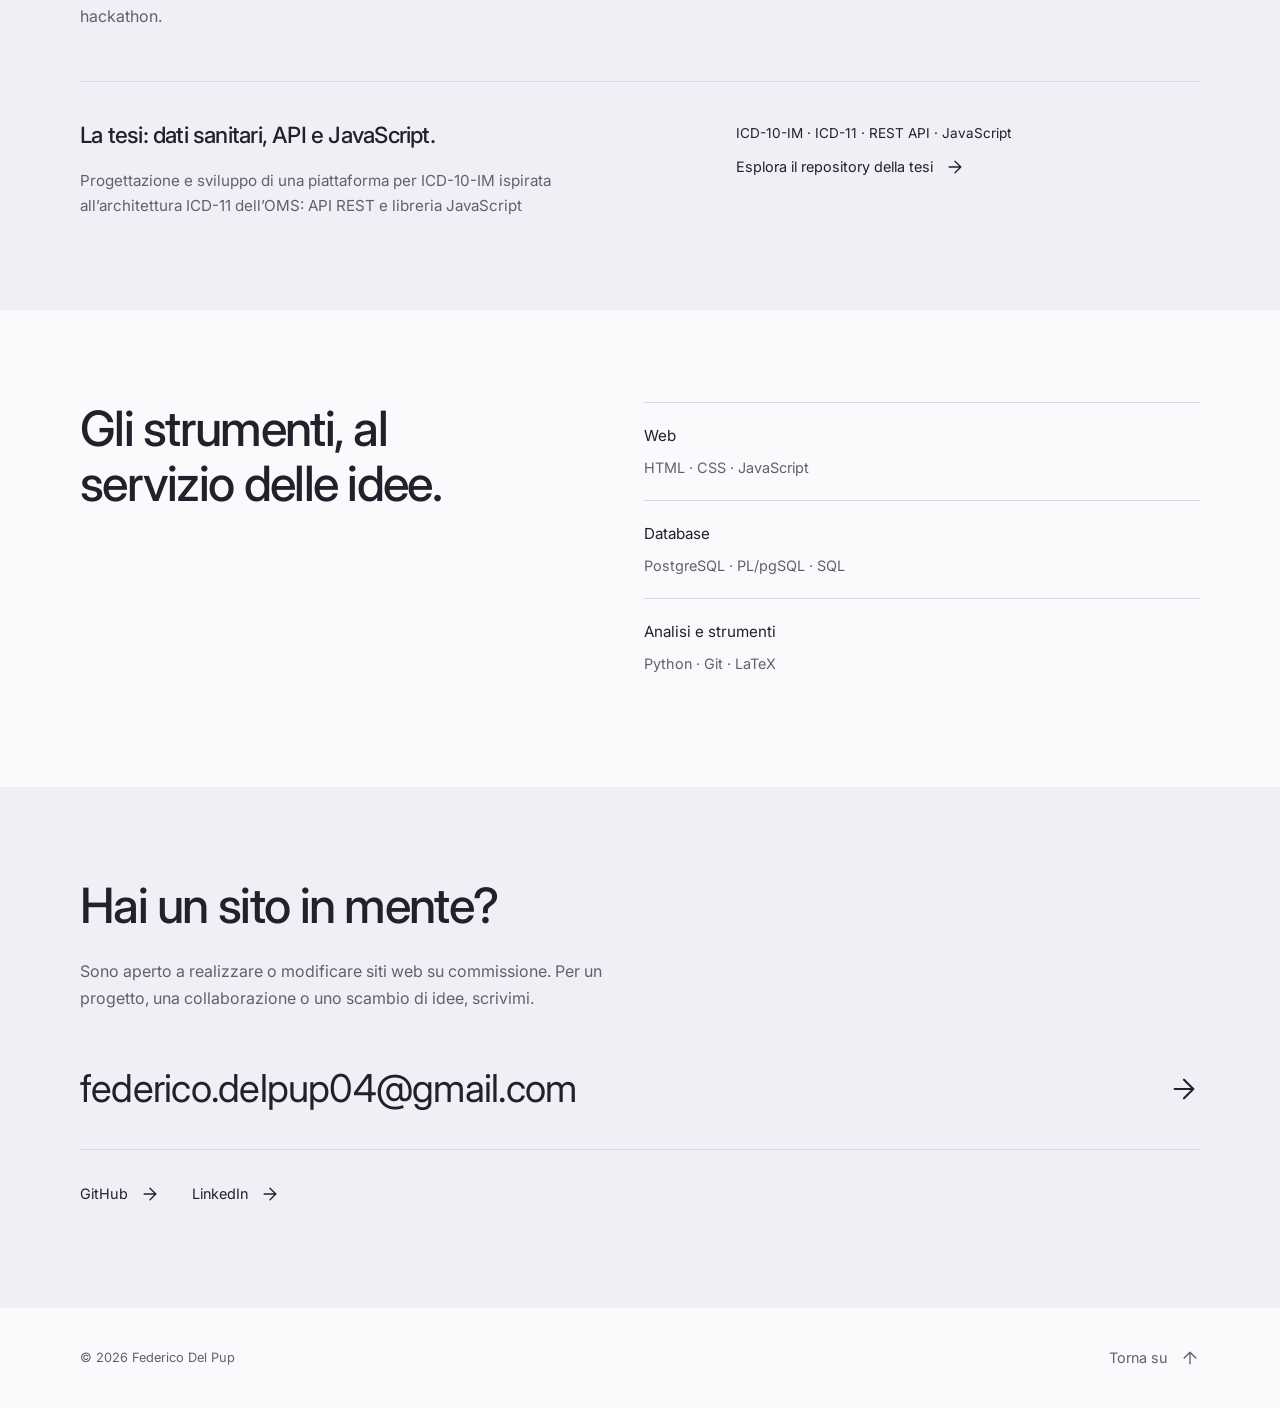
==== commit 91b57325: "fix: link published thesis repository" ====
--- a/index.html
+++ b/index.html
@@ -34,7 +34,7 @@
 <link rel="preconnect" href="https://fonts.gstatic.com" crossorigin />
 <link rel="stylesheet"
     href="https://fonts.googleapis.com/css2?family=Inter:wght@400;500;600;700;800&family=JetBrains+Mono:wght@400;500&display=swap" />
-<link rel="stylesheet" href="assets/css/styles.css" />
+<link rel="stylesheet" href="assets/css/styles.css?v=20261027" />
 </head>
 <body>
 <a class="skip-link" href="#main">
@@ -75,7 +75,7 @@
 </button>
 <button id="navToggle" class="icon-btn nav__toggle" type="button" aria-label="Apri menu" aria-controls="navMenu" aria-expanded="false">
 <svg viewBox="0 0 24 24" aria-hidden="true">
-<path d="M4 7h16M4 12h16M4 17h16"/>
+<path d="M4 7h16"/><path d="M4 12h16"/><path d="M4 17h16"/>
 </svg>
 </button>
 </div>
@@ -210,7 +210,7 @@
 </div>
 <div class="thesis__detail">
 <p>ICD-10-IM · ICD-11 · REST API · JavaScript</p>
-<p class="muted" data-en="Repository coming soon to GitHub.">Repository in arrivo su GitHub.</p>
+<a class="text-link" href="https://github.com/FedeDP7/clinical-coding-platform" target="_blank" rel="noopener noreferrer"><span data-en="View the thesis repository">Esplora il repository della tesi</span><svg viewBox="0 0 24 24" aria-hidden="true"><path d="M5 12h14M12 5l7 7-7 7"/></svg></a>
 </div>
 </div>
 </section>
@@ -269,7 +269,7 @@
 </svg>
 </a>
 </footer>
-<script src="assets/js/script.js" defer>
+<script src="assets/js/script.js?v=20261027" defer>
 </script>
 </body>
 </html>
--- a/assets/css/styles.css
+++ b/assets/css/styles.css
@@ -136,6 +136,7 @@
   padding:0
 }
 .nav__menu a {
+  position:relative;
   display:inline-flex;
   align-items:center;
   min-height:44px;
@@ -143,9 +144,22 @@
   font-size:.88rem;
   color:var(--muted)
 }
-.nav__menu a:hover,.nav__menu a.is-active {
+.nav__menu a:hover,.nav__menu a[aria-current="location"] {
   color:var(--text)
 }
+.nav__menu a::after {
+  content:"";
+  position:absolute;
+  bottom:5px;
+  left:0;
+  right:0;
+  height:2px;
+  background:var(--accent);
+  transform:scaleX(0);
+  transform-origin:left;
+  transition:transform .18s var(--ease)
+}
+.nav__menu a[aria-current="location"]::after { transform:scaleX(1) }
 .nav__actions {
   position:absolute;
   right:0;
@@ -227,7 +241,7 @@
   background:var(--button);
   color:#fff
 }
-.btn:hover svg,.text-link:hover svg {
+.btn:is(:hover,:focus-visible) svg,.text-link:is(:hover,:focus-visible) svg {
   transform:translateX(4px)
 }
 .text-link {
@@ -242,7 +256,7 @@
   text-decoration:underline
 }
 .text-link svg,.btn svg {
-  transition:transform .3s var(--ease)
+  transition:transform .18s var(--ease)
 }
 .hero__aside {
   padding-bottom:6px;
@@ -273,14 +287,15 @@
   inset:0 auto 0 0;
   width:30%;
   background:var(--accent);
-  animation:draw-line 1.8s var(--ease) both
+  transform-origin:left;
+  animation:draw-line .7s var(--ease) both
 }
 @keyframes draw-line {
   from {
-    width:0
+    transform:scaleX(0)
   }
   to {
-    width:30%
+    transform:scaleX(1)
   }
 
 }
@@ -464,9 +479,9 @@
 .contact__email svg {
   width:32px;
   height:32px;
-  transition:transform .3s var(--ease)
-}
-.contact__email:hover svg {
+  transition:transform .18s var(--ease)
+}
+.contact__email:is(:hover,:focus-visible) svg {
   transform:rotate(-45deg)
 }
 .contact__social {
@@ -486,7 +501,7 @@
 .footer svg {
   transform:rotate(-90deg)
 }
-.footer .text-link:hover svg {
+.footer .text-link:is(:hover,:focus-visible) svg {
   transform:rotate(-90deg) translateX(3px)
 }
 /* Error page uses the same shared system. */
@@ -553,6 +568,7 @@
     padding-block:12px
   }
 .nav__actions {
+    top:16px;
     gap:4px
   }
   .icon-btn {
@@ -568,12 +584,31 @@
     flex-basis:100%;
     margin:0
   }
-  .js .nav__menu:not(.is-open) {
-    display:none
-  }
-  .nav__menu.is-open {
-    display:block
-  }
+  .js .nav__menu {
+    position:absolute;
+    top:100%;
+    left:0;
+    width:100%;
+    display:grid;
+    grid-template-rows:0fr;
+    opacity:0;
+    visibility:hidden;
+    background:var(--bg);
+    border-bottom:1px solid var(--border);
+    transition:grid-template-rows .18s var(--ease),opacity .15s ease,visibility 0s .18s
+  }
+  .js .nav__menu.is-open {
+    grid-template-rows:1fr;
+    opacity:1;
+    visibility:visible;
+    transition-delay:0s
+  }
+  .js .nav__menu ul { min-height:0; overflow:hidden; padding:0 }
+  .nav__menu a::after { right:auto; width:28px }
+  .nav__toggle path { transition:transform .18s var(--ease),opacity .12s; transform-origin:center }
+  .nav__toggle[aria-expanded="true"] path:nth-child(1) { transform:translateY(5px) rotate(45deg) }
+  .nav__toggle[aria-expanded="true"] path:nth-child(2) { opacity:0 }
+  .nav__toggle[aria-expanded="true"] path:nth-child(3) { transform:translateY(-5px) rotate(-45deg) }
   .nav__menu ul {
     flex-direction:column;
     gap:0;
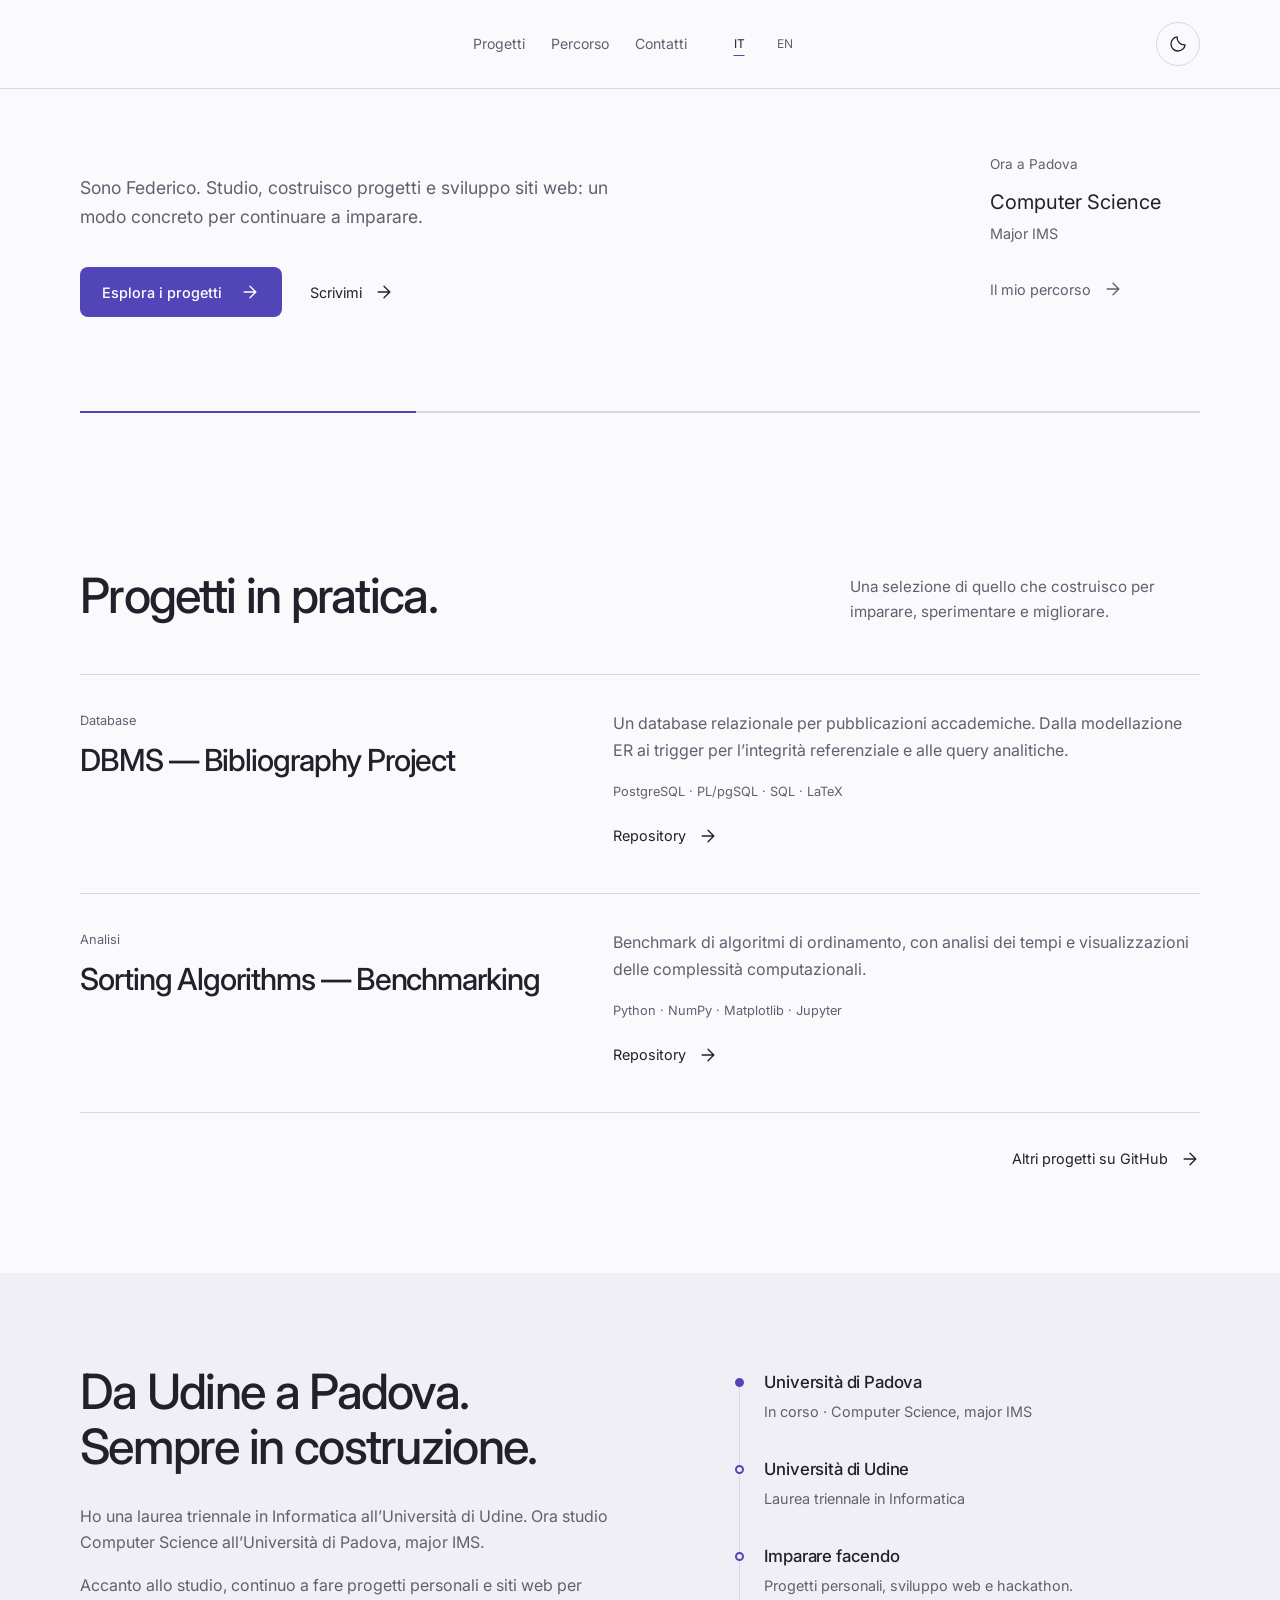
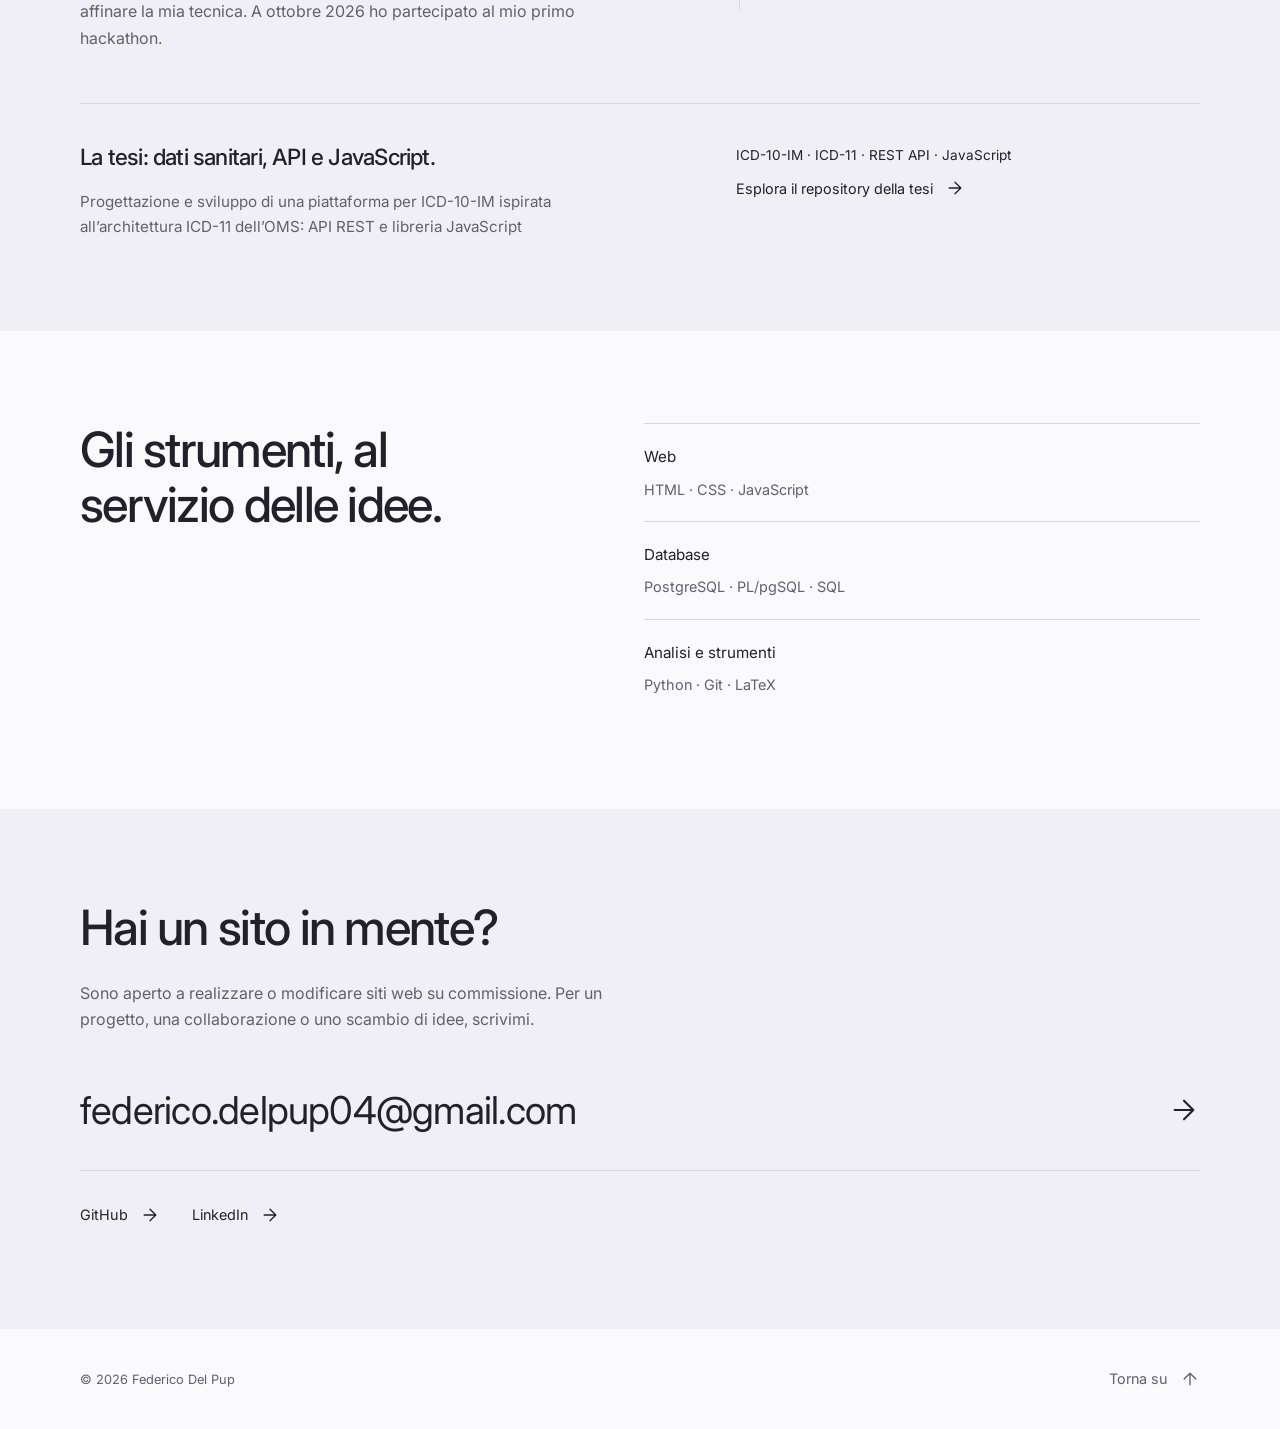
==== commit 0f3810f6: "fix: link bibliography project repository" ====
--- a/index.html
+++ b/index.html
@@ -135,7 +135,7 @@
 <p class="project__desc" data-en="A relational database for academic publications. From ER modelling to referential integrity triggers and analytical queries.">Un database relazionale per pubblicazioni accademiche. Dalla modellazione ER ai trigger per l’integrità referenziale e alle query analitiche.</p>
 <p class="project__stack">PostgreSQL · PL/pgSQL · SQL · LaTeX</p>
 <div class="project__links">
-<p class="project__note" data-en="Repository link not yet available.">Repository non ancora collegato.</p>
+<a class="text-link" href="https://github.com/stetone19/dbms-bibliography-project" target="_blank" rel="noopener noreferrer"><span data-en="Repository">Repository</span><svg viewBox="0 0 24 24" aria-hidden="true"><path d="M5 12h14M12 5l7 7-7 7"/></svg></a>
 </div>
 </div>
 </article>
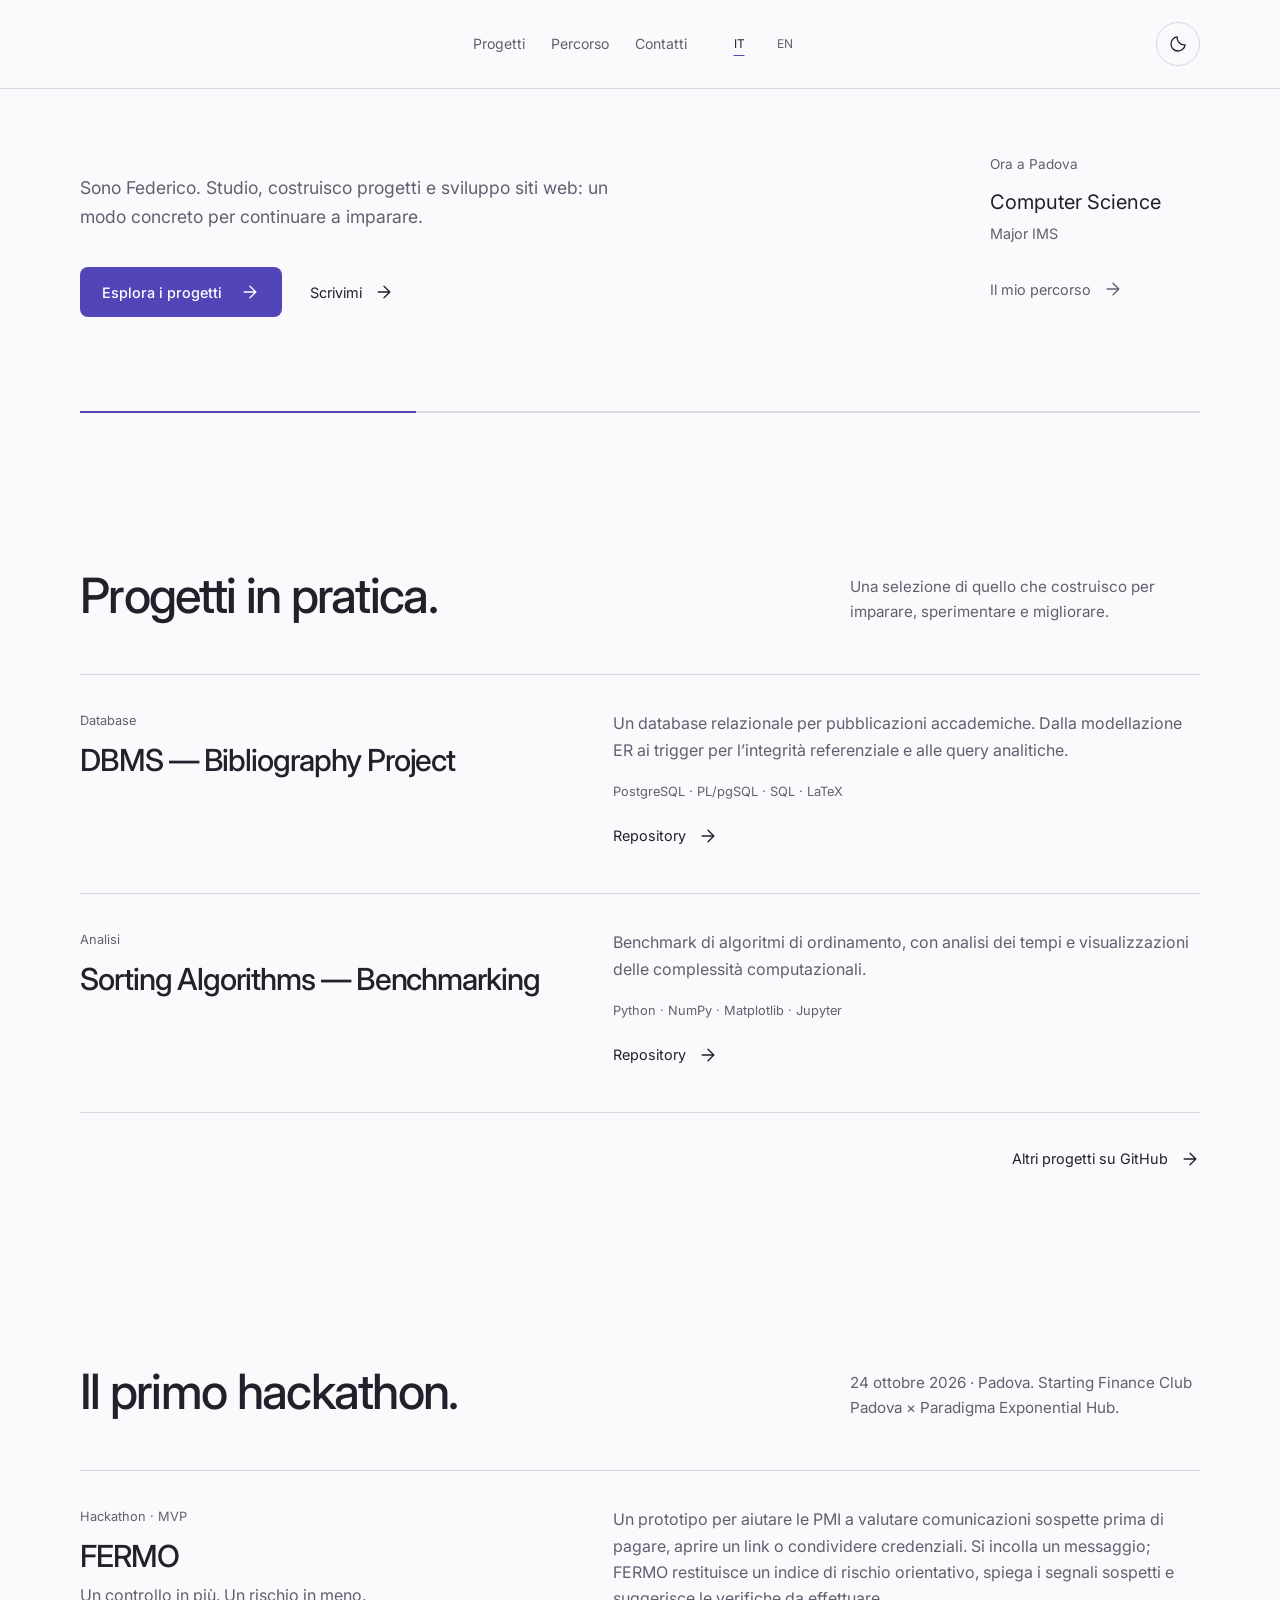
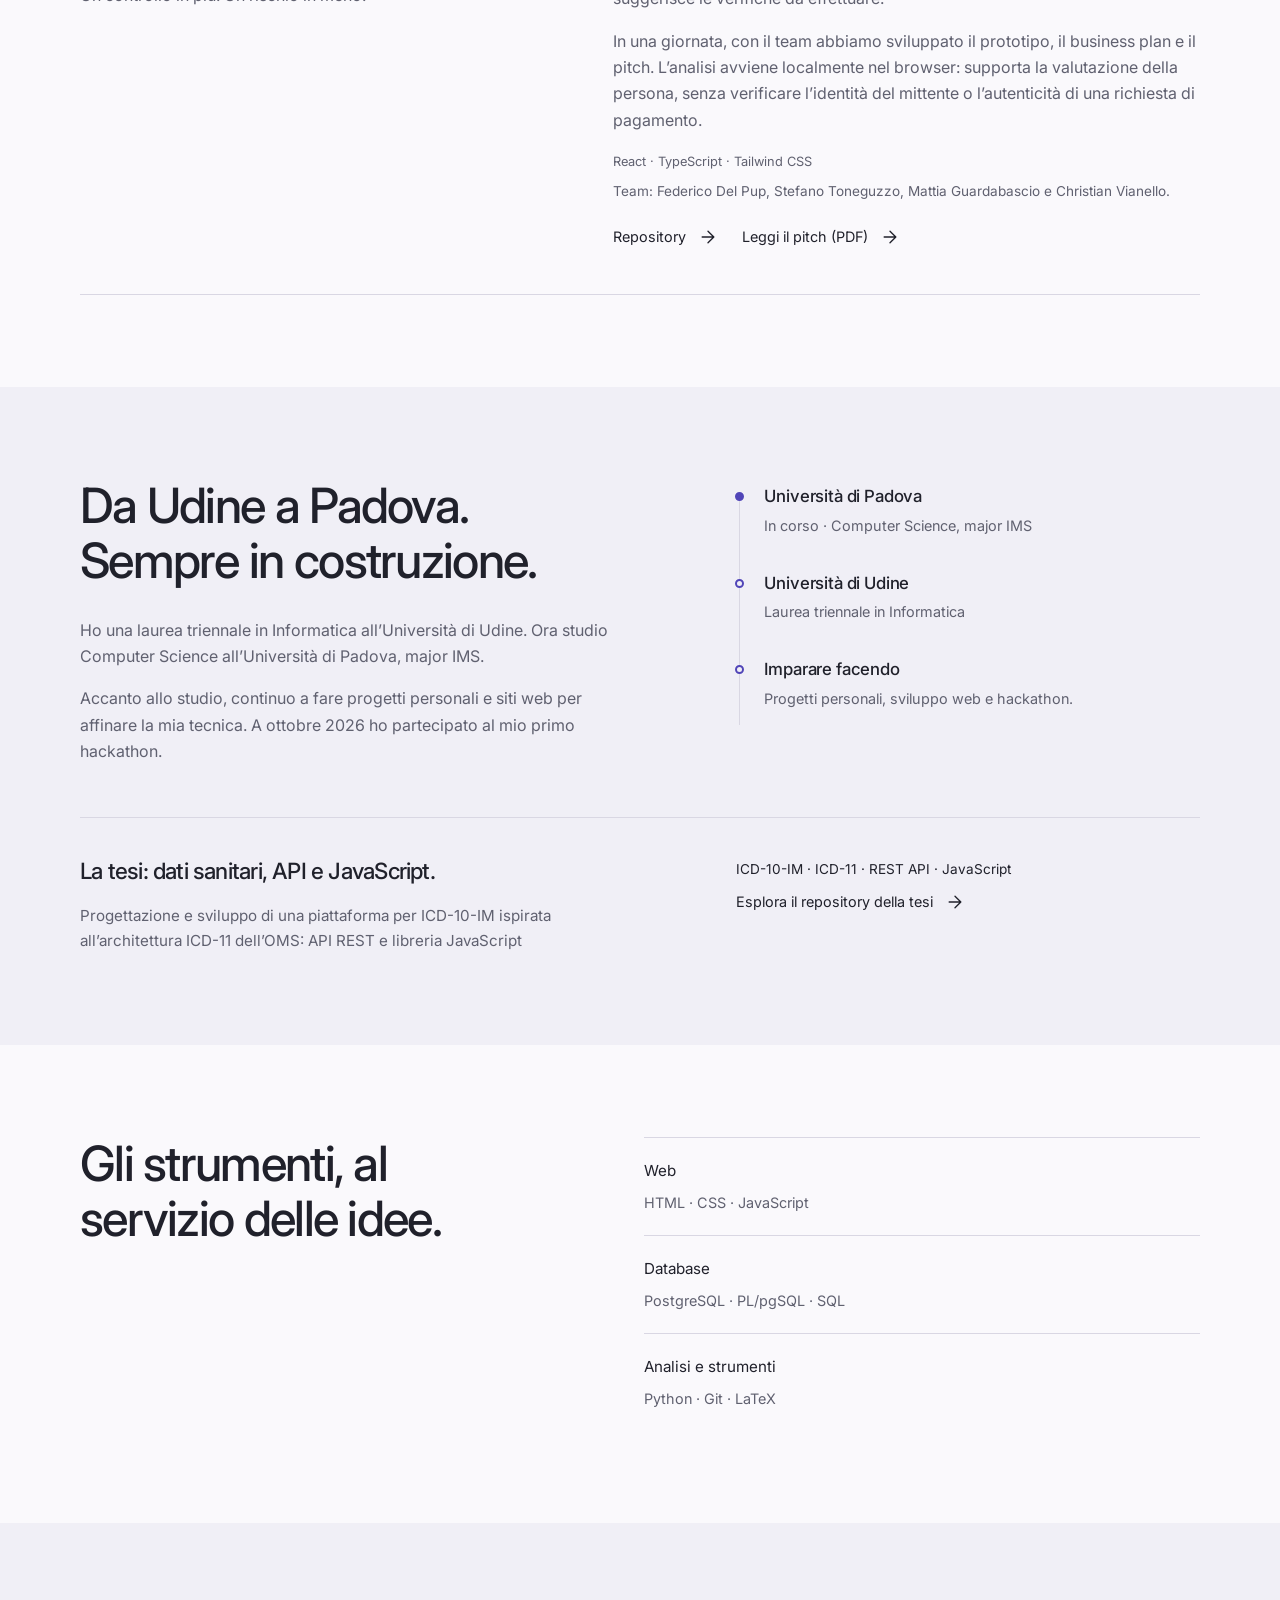
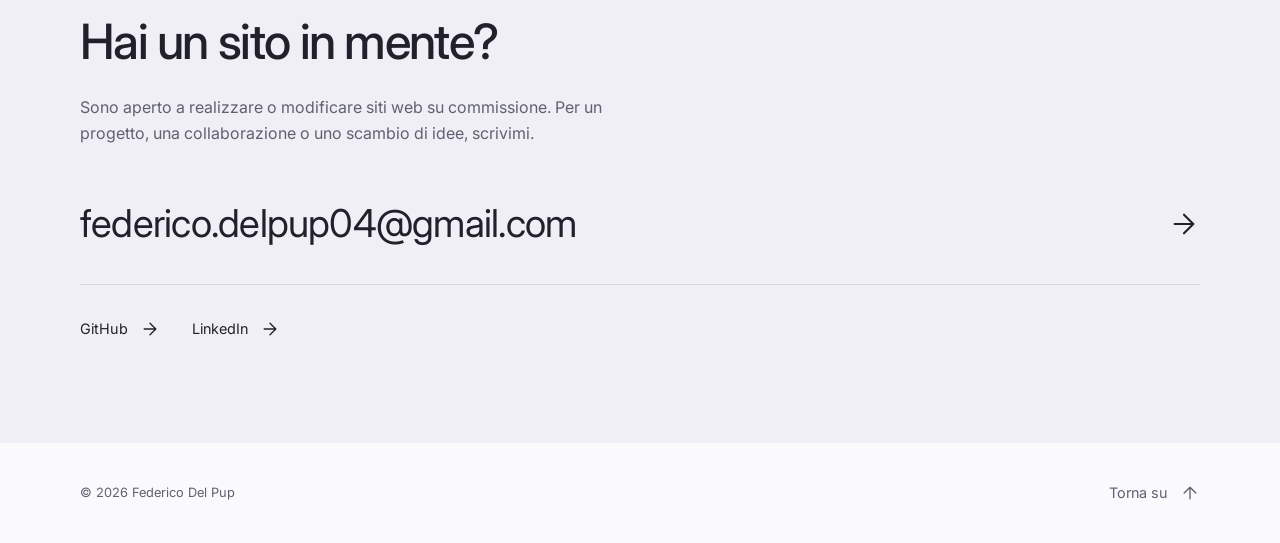
==== commit 30d0dfdd: "feat: add FERMO hackathon section" ====
--- a/index.html
+++ b/index.html
@@ -34,7 +34,7 @@
 <link rel="preconnect" href="https://fonts.gstatic.com" crossorigin />
 <link rel="stylesheet"
     href="https://fonts.googleapis.com/css2?family=Inter:wght@400;500;600;700;800&family=JetBrains+Mono:wght@400;500&display=swap" />
-<link rel="stylesheet" href="assets/css/styles.css?v=20261027" />
+<link rel="stylesheet" href="assets/css/styles.css?v=20261027-fermo" />
 </head>
 <body>
 <a class="skip-link" href="#main">
@@ -167,6 +167,29 @@
 </a>
 </div>
 </section>
+<section class="section container" id="hackathon" aria-labelledby="hackathon-title">
+<header class="section__head">
+<h2 id="hackathon-title"><span data-en="My first hackathon.">Il primo hackathon.</span></h2>
+<p data-en="24 October 2026 · Padua. Starting Finance Club Padova × Paradigma Exponential Hub.">24 ottobre 2026 · Padova. Starting Finance Club Padova × Paradigma Exponential Hub.</p>
+</header>
+<article class="project">
+<div class="project__identity">
+<p class="project__category">Hackathon · MVP</p>
+<h3>FERMO</h3>
+<p class="project__desc" data-en="One more check. One less risk.">Un controllo in più. Un rischio in meno.</p>
+</div>
+<div class="project__body">
+<p class="project__desc" data-en="A prototype to help small businesses assess suspicious messages before making a payment, opening a link or sharing credentials. The user pastes a message; FERMO returns an indicative risk score, explains warning signs and suggests checks to perform.">Un prototipo per aiutare le PMI a valutare comunicazioni sospette prima di pagare, aprire un link o condividere credenziali. Si incolla un messaggio; FERMO restituisce un indice di rischio orientativo, spiega i segnali sospetti e suggerisce le verifiche da effettuare.</p>
+<p class="project__desc" data-en="In one day, our team developed the prototype, business plan and pitch. The analysis runs locally in the browser: it supports human judgement, without verifying the sender’s identity or the authenticity of a payment request.">In una giornata, con il team abbiamo sviluppato il prototipo, il business plan e il pitch. L’analisi avviene localmente nel browser: supporta la valutazione della persona, senza verificare l’identità del mittente o l’autenticità di una richiesta di pagamento.</p>
+<p class="project__stack">React · TypeScript · Tailwind CSS</p>
+<p class="project__note" data-en="Team: Federico Del Pup, Stefano Toneguzzo, Mattia Guardabascio and Christian Vianello.">Team: Federico Del Pup, Stefano Toneguzzo, Mattia Guardabascio e Christian Vianello.</p>
+<div class="project__links">
+<a class="text-link" href="https://github.com/FedeDP7/fermo" target="_blank" rel="noopener noreferrer">Repository<svg viewBox="0 0 24 24" aria-hidden="true"><path d="M5 12h14M12 5l7 7-7 7"/></svg></a>
+<a class="text-link" href="https://github.com/FedeDP7/fermo/blob/main/docs/pitch/FERMO-pitch.pdf" target="_blank" rel="noopener noreferrer"><span data-en="View the pitch (PDF)">Leggi il pitch (PDF)</span><svg viewBox="0 0 24 24" aria-hidden="true"><path d="M5 12h14M12 5l7 7-7 7"/></svg></a>
+</div>
+</div>
+</article>
+</section>
 <section class="section section--alt" id="about">
 <div class="container about">
 <div class="about__intro">
--- a/assets/css/styles.css
+++ b/assets/css/styles.css
@@ -701,3 +701,7 @@
 }
 
 .sr-only { position:absolute; width:1px; height:1px; padding:0; margin:-1px; overflow:hidden; clip-path:inset(50%); white-space:nowrap; border:0; }
+
+#hackathon .project__identity .project__desc { margin-top:8px; }
+#hackathon .project__body > .project__desc + .project__desc { margin-top:16px; }
+#hackathon .project__note { margin-top:8px; }
